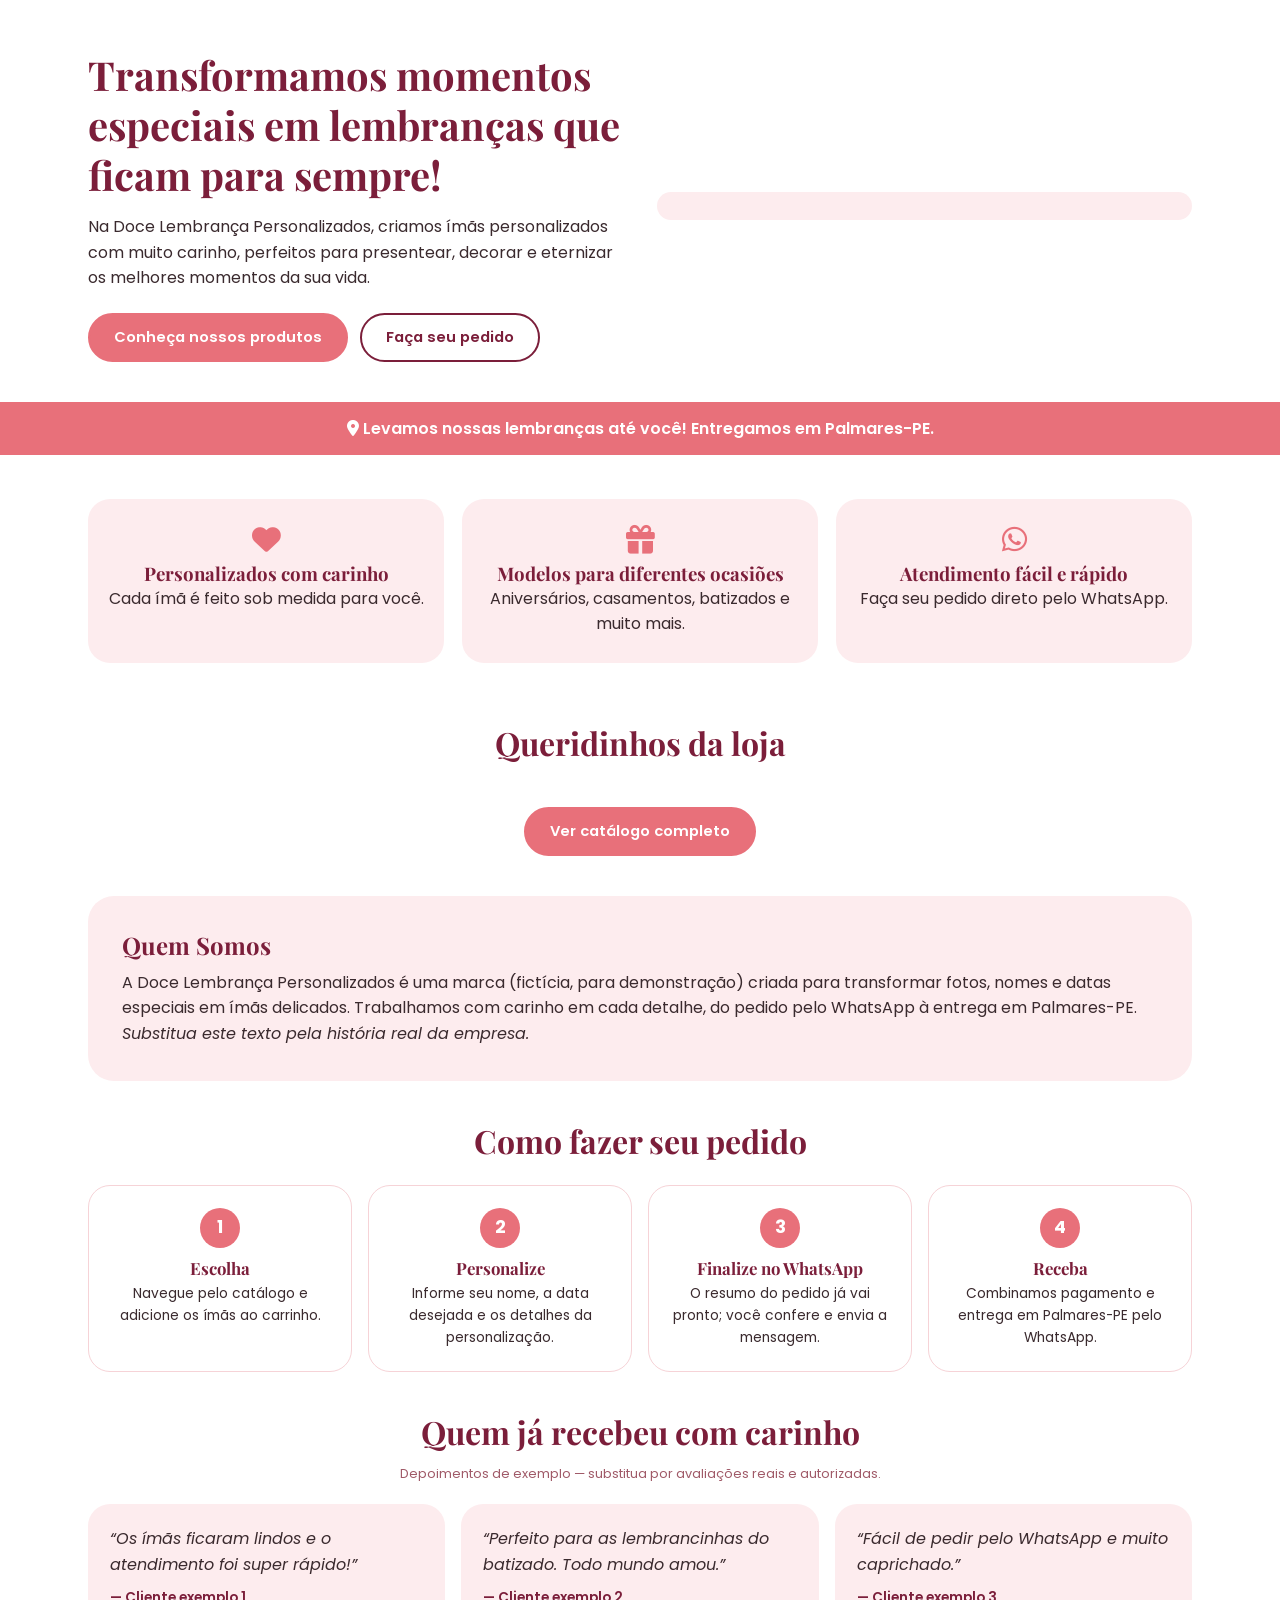
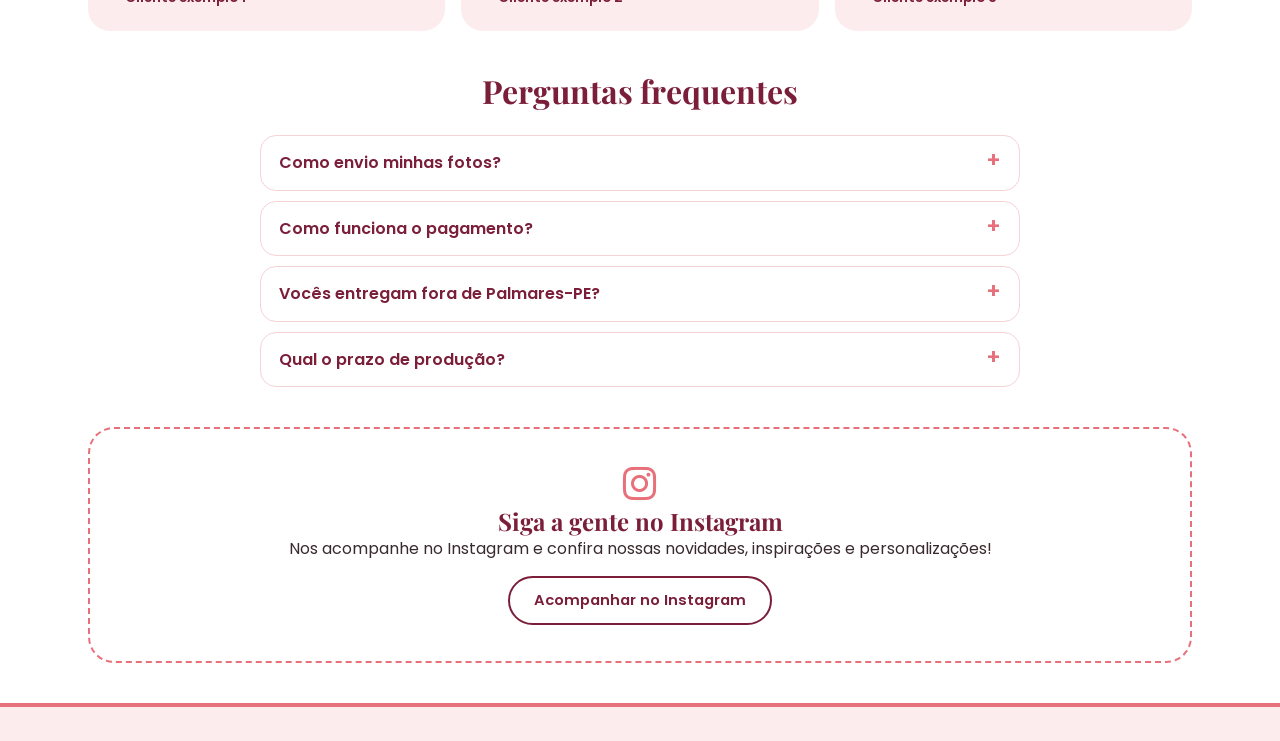
==== index.html @ 6723cf43 "Adicionar arquivos do site" ====
<!DOCTYPE html><html lang="pt-BR"><head><meta charset="UTF-8"><meta name="viewport" content="width=device-width,initial-scale=1"><meta name="description" content="Ímãs personalizados feitos com carinho. Escolha os modelos e finalize seu pedido pelo WhatsApp."><link rel="icon" href="data:image/svg+xml,%3Csvg xmlns=%27http://www.w3.org/2000/svg%27 viewBox=%270 0 100 100%27%3E%3Ctext y=%27.9em%27 font-size=%2790%27%3E%E2%9D%A4%EF%B8%8F%3C/text%3E%3C/svg%3E"><title>Início | Doce Lembrança Personalizados</title><link rel="preconnect" href="https://fonts.googleapis.com"><link href="https://fonts.googleapis.com/css2?family=Playfair+Display:wght@600;700&family=Poppins:wght@400;500;600&display=swap" rel="stylesheet"><link rel="stylesheet" href="https://cdnjs.cloudflare.com/ajax/libs/font-awesome/6.5.1/css/all.min.css"><link rel="stylesheet" href="css/style.css"></head><body><header id="topo"></header>
<link rel "stylesheet" href="../css/style.css">

<main>
<section class="hero wrap"><div><h1>Transformamos momentos especiais em lembranças que ficam para sempre!</h1>
<p>Na Doce Lembrança Personalizados, criamos ímãs personalizados com muito carinho, perfeitos para presentear, decorar e eternizar os melhores momentos da sua vida.</p>
<div class="btns"><a class="btn" href="produtos.html">Conheça nossos produtos</a><a class="btn alt" href="carrinho.html">Faça seu pedido</a></div></div>
<div class="heroimg" id="heroimg"></div></section>
<div class="faixa"><i class="fa-solid fa-location-dot"></i> Levamos nossas lembranças até você! Entregamos em Palmares-PE.</div>
<section class="wrap benef"><div><i class="fa-solid fa-heart"></i><h3>Personalizados com carinho</h3><p>Cada ímã é feito sob medida para você.</p></div>
<div><i class="fa-solid fa-gift"></i><h3>Modelos para diferentes ocasiões</h3><p>Aniversários, casamentos, batizados e muito mais.</p></div>
<div><i class="fa-brands fa-whatsapp"></i><h3>Atendimento fácil e rápido</h3><p>Faça seu pedido direto pelo WhatsApp.</p></div></section>
<section class="wrap"><h2 class="tit">Queridinhos da loja</h2><div class="grade" id="destaques"></div><p class="centro"><a class="btn" href="produtos.html">Ver catálogo completo</a></p></section>
<section class="wrap" id="quem-somos"><div class="quem"><h2>Quem Somos</h2><p>A Doce Lembrança Personalizados é uma marca (fictícia, para demonstração) criada para transformar fotos, nomes e datas especiais em ímãs delicados. Trabalhamos com carinho em cada detalhe, do pedido pelo WhatsApp à entrega em Palmares-PE. <i>Substitua este texto pela história real da empresa.</i></p></div></section>
<section class="wrap" id="como-pedir"><h2 class="tit">Como fazer seu pedido</h2><div class="passos">
<div><b>1</b><h3>Escolha</h3><p>Navegue pelo catálogo e adicione os ímãs ao carrinho.</p></div>
<div><b>2</b><h3>Personalize</h3><p>Informe seu nome, a data desejada e os detalhes da personalização.</p></div>
<div><b>3</b><h3>Finalize no WhatsApp</h3><p>O resumo do pedido já vai pronto; você confere e envia a mensagem.</p></div>
<div><b>4</b><h3>Receba</h3><p>Combinamos pagamento e entrega em Palmares-PE pelo WhatsApp.</p></div></div></section>
<section class="wrap"><h2 class="tit">Quem já recebeu com carinho</h2><p class="centro nota">Depoimentos de exemplo — substitua por avaliações reais e autorizadas.</p><div class="depo">
<blockquote>“Os ímãs ficaram lindos e o atendimento foi super rápido!”<cite>— Cliente exemplo 1</cite></blockquote>
<blockquote>“Perfeito para as lembrancinhas do batizado. Todo mundo amou.”<cite>— Cliente exemplo 2</cite></blockquote>
<blockquote>“Fácil de pedir pelo WhatsApp e muito caprichado.”<cite>— Cliente exemplo 3</cite></blockquote></div></section>
<section class="wrap" id="faq"><h2 class="tit">Perguntas frequentes</h2><div class="faq">
<details><summary>Como envio minhas fotos?</summary><p>Depois de abrir o WhatsApp com o pedido, é só enviar as fotos na própria conversa.</p></details>
<details><summary>Como funciona o pagamento?</summary><p>O site não tem pagamento online. A forma de pagamento é combinada pelo WhatsApp. <i>(Edite esta resposta.)</i></p></details>
<details><summary>Vocês entregam fora de Palmares-PE?</summary><p>Entregamos em Palmares-PE. Para outros locais, consulte pelo WhatsApp. <i>(Edite esta resposta.)</i></p></details>
<details><summary>Qual o prazo de produção?</summary><p>O prazo é informado no atendimento, conforme a quantidade e a personalização. <i>(Edite esta resposta.)</i></p></details></div></section>
<section class="wrap"><div class="insta"><i class="fa-brands fa-instagram"></i><h2>Siga a gente no Instagram</h2><p>Nos acompanhe no Instagram e confira nossas novidades, inspirações e personalizações!</p><a class="btn alt" data-ig href="#">Acompanhar no Instagram</a></div></section>
</main><footer id="rodape"></footer>
<script src="js/config.js"></script><script src="js/principal.js"></script><script>document.addEventListener('DOMContentLoaded',()=>{$('#heroimg').innerHTML=[0,3,6,12].map(i=>'<img src="'+PRODUTOS[i].img+'" alt="'+PRODUTOS[i].nome+'">').join('')})</script></body></html>
---- css/style.css ----
:root{--bordo:#7b1e3a;--verm:#e8707a;--vh:#d85a66;--rosa:#fdecee;--txt:#3a2a2e}
*{box-sizing:border-box;margin:0}html{scroll-behavior:smooth}
body{font-family:Poppins,system-ui,sans-serif;color:var(--txt);background:#fff;line-height:1.6;overflow-x:hidden}
h1,h2,h3,h4{font-family:'Playfair Display',Georgia,serif;color:var(--bordo);line-height:1.25}
img{max-width:100%;display:block}a{color:inherit;text-decoration:none}
.wrap{max-width:1140px;margin:auto;padding:0 18px}main{min-height:60vh;padding-bottom:40px}
.btn{display:inline-flex;gap:8px;align-items:center;justify-content:center;padding:12px 24px;border-radius:50px;border:2px solid var(--verm);background:var(--verm);color:#fff;font:600 .92rem Poppins,sans-serif;cursor:pointer;transition:.25s}
.btn:hover{background:var(--vh);border-color:var(--vh);transform:translateY(-2px);box-shadow:0 6px 16px #e8707a55}
.btn.alt{background:#fff;color:var(--bordo);border-color:var(--bordo)}.btn.alt:hover{background:var(--bordo);color:#fff;border-color:var(--bordo)}
.btn.grande{width:100%;padding:15px}
#topo{position:sticky;top:0;z-index:50;background:#fff;box-shadow:0 2px 12px #7b1e3a14}
.bar{display:flex;align-items:center;justify-content:space-between;gap:12px;padding-top:12px;padding-bottom:12px}
.logo{font:700 1.15rem 'Playfair Display',serif;color:var(--bordo)}.logo i{color:var(--verm)}
#menu{display:flex;gap:22px}#menu a{font-weight:500;padding:4px 0;border-bottom:2px solid transparent}#menu a:hover,#menu a.on{color:var(--vh);border-color:var(--verm)}
.acoes{display:flex;gap:8px;align-items:center}
.ic{position:relative;width:40px;height:40px;border-radius:50%;display:inline-grid;place-items:center;background:var(--rosa);color:var(--bordo);border:0;cursor:pointer;font-size:1rem;transition:.25s}
.ic:hover{background:var(--verm);color:#fff}.ic.wa{background:#e8f8ee;color:#1faa59}.ic.wa:hover{background:#25d366;color:#fff}.burger{display:none}
.cart-count{position:absolute;top:-4px;right:-4px;min-width:19px;height:19px;border-radius:10px;background:var(--bordo);color:#fff;font-size:.7rem;display:grid;place-items:center}
.busca{display:none;gap:8px;padding-bottom:12px}.busca.open{display:flex}
input,textarea{font:inherit;padding:11px 16px;border:1.5px solid #f0c4c9;border-radius:14px;width:100%;outline:none}input:focus,textarea:focus{border-color:var(--verm)}
.hero{display:grid;grid-template-columns:1fr 1fr;gap:34px;align-items:center;padding-top:50px;padding-bottom:40px}
.hero h1{font-size:2.5rem;margin-bottom:14px}.hero p{margin-bottom:22px}.btns{display:flex;gap:12px;flex-wrap:wrap}
.heroimg{display:grid;grid-template-columns:1fr 1fr;gap:12px;background:var(--rosa);padding:14px;border-radius:28px}
.heroimg img{border-radius:20px;transition:.3s}.heroimg img:hover{transform:rotate(-3deg) scale(1.04)}
.faixa{background:var(--verm);color:#fff;text-align:center;padding:14px 18px;font-weight:600}
.benef{display:grid;grid-template-columns:repeat(3,1fr);gap:18px;padding-top:44px;padding-bottom:20px;text-align:center}
.benef div{background:var(--rosa);border-radius:22px;padding:26px 18px}.benef i{font-size:1.8rem;color:var(--verm);margin-bottom:8px}
.tit{text-align:center;margin:40px 0 24px;font-size:2rem}.centro{text-align:center;margin:20px 0}
.grade{display:grid;grid-template-columns:repeat(auto-fill,minmax(230px,1fr));gap:20px}
.card{border:1px solid #f6d3d7;border-radius:22px;overflow:hidden;background:#fff;transition:.3s;display:flex;flex-direction:column}
.card:hover{transform:translateY(-6px);box-shadow:0 14px 30px #7b1e3a22}.card .ph{overflow:hidden}.card img{width:100%;aspect-ratio:1;object-fit:cover;transition:.4s}.card:hover img{transform:scale(1.07)}
.cb{padding:16px;display:flex;flex-direction:column;gap:5px;flex:1}.cb h3{font-size:1.05rem}.cb small{color:#a05a68}.cb p{font-size:.86rem;flex:1}
.cod{align-self:flex-start;background:var(--rosa);color:var(--bordo);font-weight:600;font-size:.72rem;padding:2px 10px;border-radius:20px}
.pr{color:var(--bordo);font-size:1.15rem}.pr em{font:400 .75rem Poppins;color:#999}
.buy{display:flex;gap:8px;margin-top:6px}.buy input{width:62px;padding:8px;text-align:center}.buy .btn{flex:1;padding:8px 10px;font-size:.8rem}
.pesq{display:flex;gap:10px;align-items:center;max-width:640px;margin:auto}.pesq i{color:var(--verm)}
.chips{display:flex;gap:8px;flex-wrap:wrap;justify-content:center;margin:18px 0}
.chip{border:1.5px solid var(--verm);background:#fff;color:var(--bordo);border-radius:30px;padding:6px 14px;font:500 .8rem Poppins;cursor:pointer;transition:.2s}.chip:hover,.chip.on{background:var(--verm);color:#fff}
.cont{color:#999;font-size:.85rem;margin-bottom:12px}
.vazio{text-align:center;padding:50px 10px}.vazio i{font-size:3rem;color:var(--verm);margin-bottom:10px}.vazio .btn{margin-top:14px}
.quem{background:var(--rosa);border-radius:26px;padding:34px;margin-top:40px}.quem h2{margin-bottom:10px}
.insta{text-align:center;margin-top:40px;padding:36px 18px;border:2px dashed var(--verm);border-radius:26px}.insta>i{font-size:2.4rem;color:var(--verm)}.insta .btn{margin-top:14px}
.feed{display:grid;grid-template-columns:repeat(3,1fr);gap:12px}
.post{position:relative;border-radius:18px;overflow:hidden;aspect-ratio:1}.post img{width:100%;height:100%;object-fit:cover;transition:.4s}
.post figcaption{position:absolute;inset:0;display:flex;flex-direction:column;justify-content:flex-end;padding:14px;color:#fff;background:linear-gradient(transparent 40%,#7b1e3acc);opacity:0;transition:.3s;font-size:.82rem}
.post:hover figcaption{opacity:1}.post:hover img{transform:scale(1.08)}
.lista{display:flex;flex-direction:column;gap:12px}.item{display:grid;grid-template-columns:70px 1fr auto 90px 36px;gap:14px;align-items:center;border:1px solid #f6d3d7;border-radius:18px;padding:10px 14px}
.item img{width:70px;height:70px;border-radius:12px;object-fit:cover}.info h3{font-size:1rem}.info small{color:#a05a68}
.qtd{display:flex;align-items:center;gap:10px}.qtd button{width:30px;height:30px;border-radius:50%;border:1.5px solid var(--verm);background:#fff;color:var(--bordo);font-size:1.1rem;cursor:pointer}.qtd button:hover{background:var(--verm);color:#fff}
.sub{color:var(--bordo);text-align:right}.rem{border:0;background:none;color:#c94a63;cursor:pointer;font-size:1rem}
#conteudo:has(.lista){display:grid;grid-template-columns:1fr 340px;gap:24px;align-items:start}
.resumo{background:var(--rosa);border-radius:22px;padding:22px;display:flex;flex-direction:column;gap:12px;position:sticky;top:90px}.resumo label{font-size:.82rem;font-weight:500;display:flex;flex-direction:column;gap:4px}.total{font-size:1.2rem;color:var(--bordo)}.resumo small{font-size:.74rem;color:#7a5a60}
footer{background:var(--rosa);border-top:4px solid var(--verm);padding-top:34px}.fgrid{display:grid;grid-template-columns:2fr 1fr 1fr;gap:24px}
footer h4{margin-bottom:8px}footer p,footer .fgrid a{display:block;font-size:.88rem;margin:3px 0}footer .fgrid a:hover{color:var(--vh)}footer i{color:var(--verm);margin-right:6px}
.soc{display:flex;gap:10px}.soc a{display:grid!important}.soc .ic i{margin:0;color:inherit}.aviso{text-align:center;font-size:.76rem;color:#a05a68;margin-top:20px!important;padding:0 18px}
.copy{text-align:center;background:var(--bordo);color:#fff;padding:12px;margin-top:14px!important}
.flutuante{position:fixed;right:18px;bottom:18px;z-index:60;width:58px;height:58px;border-radius:50%;background:#25d366;color:#fff;display:grid;place-items:center;font-size:1.9rem;box-shadow:0 6px 18px #0003;animation:pulsa 2.4s infinite}
@keyframes pulsa{0%{box-shadow:0 0 0 0 #25d36688}70%{box-shadow:0 0 0 16px #25d36600}100%{box-shadow:0 0 0 0 #25d36600}}
#toast{position:fixed;left:50%;bottom:90px;transform:translate(-50%,20px);background:var(--bordo);color:#fff;padding:12px 22px;border-radius:30px;opacity:0;pointer-events:none;transition:.3s;z-index:70;max-width:90vw;text-align:center;font-size:.9rem}#toast.show{opacity:1;transform:translate(-50%,0)}
@media(max-width:860px){.burger{display:inline-grid}.ic.ig{display:none}
 #menu{display:none;position:absolute;top:100%;left:0;right:0;background:#fff;flex-direction:column;gap:0;padding:8px 18px 14px;box-shadow:0 10px 20px #0001}#menu.open{display:flex}#menu a{padding:12px 0;border-bottom:1px solid #f6d3d7}
 .hero{grid-template-columns:1fr;padding-top:28px}.hero h1{font-size:1.9rem}.benef{grid-template-columns:1fr}.feed{grid-template-columns:repeat(2,1fr)}
 #conteudo:has(.lista){grid-template-columns:1fr}.resumo{position:static}.item{grid-template-columns:60px 1fr 36px;grid-template-areas:"i n r" "q q s"}
 .item img{grid-area:i;width:60px;height:60px}.info{grid-area:n}.rem{grid-area:r}.qtd{grid-area:q}.sub{grid-area:s}.fgrid{grid-template-columns:1fr}.logo{font-size:1rem}}
@media(max-width:420px){.grade{grid-template-columns:1fr 1fr;gap:12px}.buy{flex-direction:column}.buy input{width:100%}.cb{padding:12px}.logo{font-size:.9rem}}
/* ===== Seções extras ===== */
.passos{display:grid;grid-template-columns:repeat(4,1fr);gap:16px}
.passos div{background:#fff;border:1px solid #f6d3d7;border-radius:22px;padding:22px 16px;text-align:center}
.passos b{display:grid;place-items:center;width:40px;height:40px;margin:0 auto 10px;border-radius:50%;background:var(--verm);color:#fff;font-size:1.1rem}
.passos h3{font-size:1.05rem;margin-bottom:4px}.passos p{font-size:.86rem}
.nota{font-size:.8rem;color:#a05a68;margin-top:-12px}
.depo{display:grid;grid-template-columns:repeat(3,1fr);gap:16px}
.depo blockquote{background:var(--rosa);border-radius:22px;padding:22px;font-style:italic;position:relative}
.depo cite{display:block;margin-top:10px;font-style:normal;font-weight:600;font-size:.85rem;color:var(--bordo)}
.faq{max-width:760px;margin:auto;display:flex;flex-direction:column;gap:10px}
.faq details{border:1px solid #f6d3d7;border-radius:16px;padding:14px 18px;background:#fff}
.faq summary{cursor:pointer;font-weight:600;color:var(--bordo);list-style:none}.faq summary::after{content:"+";float:right;color:var(--verm);font-size:1.3rem;line-height:1}
.faq details[open] summary::after{content:"−"}.faq p{margin-top:8px;font-size:.9rem}
.ordem{display:flex;justify-content:space-between;align-items:center;gap:12px}.ordem .cont{margin:0}
.ordem select{width:auto;padding:8px 14px;border:1.5px solid #f0c4c9;border-radius:30px;font:inherit;font-size:.85rem;color:var(--bordo);background:#fff}
@media(max-width:860px){.passos{grid-template-columns:1fr 1fr}.depo{grid-template-columns:1fr}}
@media(max-width:420px){.passos{grid-template-columns:1fr}}
---- css/style.css ----
:root{--bordo:#7b1e3a;--verm:#e8707a;--vh:#d85a66;--rosa:#fdecee;--txt:#3a2a2e}
*{box-sizing:border-box;margin:0}html{scroll-behavior:smooth}
body{font-family:Poppins,system-ui,sans-serif;color:var(--txt);background:#fff;line-height:1.6;overflow-x:hidden}
h1,h2,h3,h4{font-family:'Playfair Display',Georgia,serif;color:var(--bordo);line-height:1.25}
img{max-width:100%;display:block}a{color:inherit;text-decoration:none}
.wrap{max-width:1140px;margin:auto;padding:0 18px}main{min-height:60vh;padding-bottom:40px}
.btn{display:inline-flex;gap:8px;align-items:center;justify-content:center;padding:12px 24px;border-radius:50px;border:2px solid var(--verm);background:var(--verm);color:#fff;font:600 .92rem Poppins,sans-serif;cursor:pointer;transition:.25s}
.btn:hover{background:var(--vh);border-color:var(--vh);transform:translateY(-2px);box-shadow:0 6px 16px #e8707a55}
.btn.alt{background:#fff;color:var(--bordo);border-color:var(--bordo)}.btn.alt:hover{background:var(--bordo);color:#fff;border-color:var(--bordo)}
.btn.grande{width:100%;padding:15px}
#topo{position:sticky;top:0;z-index:50;background:#fff;box-shadow:0 2px 12px #7b1e3a14}
.bar{display:flex;align-items:center;justify-content:space-between;gap:12px;padding-top:12px;padding-bottom:12px}
.logo{font:700 1.15rem 'Playfair Display',serif;color:var(--bordo)}.logo i{color:var(--verm)}
#menu{display:flex;gap:22px}#menu a{font-weight:500;padding:4px 0;border-bottom:2px solid transparent}#menu a:hover,#menu a.on{color:var(--vh);border-color:var(--verm)}
.acoes{display:flex;gap:8px;align-items:center}
.ic{position:relative;width:40px;height:40px;border-radius:50%;display:inline-grid;place-items:center;background:var(--rosa);color:var(--bordo);border:0;cursor:pointer;font-size:1rem;transition:.25s}
.ic:hover{background:var(--verm);color:#fff}.ic.wa{background:#e8f8ee;color:#1faa59}.ic.wa:hover{background:#25d366;color:#fff}.burger{display:none}
.cart-count{position:absolute;top:-4px;right:-4px;min-width:19px;height:19px;border-radius:10px;background:var(--bordo);color:#fff;font-size:.7rem;display:grid;place-items:center}
.busca{display:none;gap:8px;padding-bottom:12px}.busca.open{display:flex}
input,textarea{font:inherit;padding:11px 16px;border:1.5px solid #f0c4c9;border-radius:14px;width:100%;outline:none}input:focus,textarea:focus{border-color:var(--verm)}
.hero{display:grid;grid-template-columns:1fr 1fr;gap:34px;align-items:center;padding-top:50px;padding-bottom:40px}
.hero h1{font-size:2.5rem;margin-bottom:14px}.hero p{margin-bottom:22px}.btns{display:flex;gap:12px;flex-wrap:wrap}
.heroimg{display:grid;grid-template-columns:1fr 1fr;gap:12px;background:var(--rosa);padding:14px;border-radius:28px}
.heroimg img{border-radius:20px;transition:.3s}.heroimg img:hover{transform:rotate(-3deg) scale(1.04)}
.faixa{background:var(--verm);color:#fff;text-align:center;padding:14px 18px;font-weight:600}
.benef{display:grid;grid-template-columns:repeat(3,1fr);gap:18px;padding-top:44px;padding-bottom:20px;text-align:center}
.benef div{background:var(--rosa);border-radius:22px;padding:26px 18px}.benef i{font-size:1.8rem;color:var(--verm);margin-bottom:8px}
.tit{text-align:center;margin:40px 0 24px;font-size:2rem}.centro{text-align:center;margin:20px 0}
.grade{display:grid;grid-template-columns:repeat(auto-fill,minmax(230px,1fr));gap:20px}
.card{border:1px solid #f6d3d7;border-radius:22px;overflow:hidden;background:#fff;transition:.3s;display:flex;flex-direction:column}
.card:hover{transform:translateY(-6px);box-shadow:0 14px 30px #7b1e3a22}.card .ph{overflow:hidden}.card img{width:100%;aspect-ratio:1;object-fit:cover;transition:.4s}.card:hover img{transform:scale(1.07)}
.cb{padding:16px;display:flex;flex-direction:column;gap:5px;flex:1}.cb h3{font-size:1.05rem}.cb small{color:#a05a68}.cb p{font-size:.86rem;flex:1}
.cod{align-self:flex-start;background:var(--rosa);color:var(--bordo);font-weight:600;font-size:.72rem;padding:2px 10px;border-radius:20px}
.pr{color:var(--bordo);font-size:1.15rem}.pr em{font:400 .75rem Poppins;color:#999}
.buy{display:flex;gap:8px;margin-top:6px}.buy input{width:62px;padding:8px;text-align:center}.buy .btn{flex:1;padding:8px 10px;font-size:.8rem}
.pesq{display:flex;gap:10px;align-items:center;max-width:640px;margin:auto}.pesq i{color:var(--verm)}
.chips{display:flex;gap:8px;flex-wrap:wrap;justify-content:center;margin:18px 0}
.chip{border:1.5px solid var(--verm);background:#fff;color:var(--bordo);border-radius:30px;padding:6px 14px;font:500 .8rem Poppins;cursor:pointer;transition:.2s}.chip:hover,.chip.on{background:var(--verm);color:#fff}
.cont{color:#999;font-size:.85rem;margin-bottom:12px}
.vazio{text-align:center;padding:50px 10px}.vazio i{font-size:3rem;color:var(--verm);margin-bottom:10px}.vazio .btn{margin-top:14px}
.quem{background:var(--rosa);border-radius:26px;padding:34px;margin-top:40px}.quem h2{margin-bottom:10px}
.insta{text-align:center;margin-top:40px;padding:36px 18px;border:2px dashed var(--verm);border-radius:26px}.insta>i{font-size:2.4rem;color:var(--verm)}.insta .btn{margin-top:14px}
.feed{display:grid;grid-template-columns:repeat(3,1fr);gap:12px}
.post{position:relative;border-radius:18px;overflow:hidden;aspect-ratio:1}.post img{width:100%;height:100%;object-fit:cover;transition:.4s}
.post figcaption{position:absolute;inset:0;display:flex;flex-direction:column;justify-content:flex-end;padding:14px;color:#fff;background:linear-gradient(transparent 40%,#7b1e3acc);opacity:0;transition:.3s;font-size:.82rem}
.post:hover figcaption{opacity:1}.post:hover img{transform:scale(1.08)}
.lista{display:flex;flex-direction:column;gap:12px}.item{display:grid;grid-template-columns:70px 1fr auto 90px 36px;gap:14px;align-items:center;border:1px solid #f6d3d7;border-radius:18px;padding:10px 14px}
.item img{width:70px;height:70px;border-radius:12px;object-fit:cover}.info h3{font-size:1rem}.info small{color:#a05a68}
.qtd{display:flex;align-items:center;gap:10px}.qtd button{width:30px;height:30px;border-radius:50%;border:1.5px solid var(--verm);background:#fff;color:var(--bordo);font-size:1.1rem;cursor:pointer}.qtd button:hover{background:var(--verm);color:#fff}
.sub{color:var(--bordo);text-align:right}.rem{border:0;background:none;color:#c94a63;cursor:pointer;font-size:1rem}
#conteudo:has(.lista){display:grid;grid-template-columns:1fr 340px;gap:24px;align-items:start}
.resumo{background:var(--rosa);border-radius:22px;padding:22px;display:flex;flex-direction:column;gap:12px;position:sticky;top:90px}.resumo label{font-size:.82rem;font-weight:500;display:flex;flex-direction:column;gap:4px}.total{font-size:1.2rem;color:var(--bordo)}.resumo small{font-size:.74rem;color:#7a5a60}
footer{background:var(--rosa);border-top:4px solid var(--verm);padding-top:34px}.fgrid{display:grid;grid-template-columns:2fr 1fr 1fr;gap:24px}
footer h4{margin-bottom:8px}footer p,footer .fgrid a{display:block;font-size:.88rem;margin:3px 0}footer .fgrid a:hover{color:var(--vh)}footer i{color:var(--verm);margin-right:6px}
.soc{display:flex;gap:10px}.soc a{display:grid!important}.soc .ic i{margin:0;color:inherit}.aviso{text-align:center;font-size:.76rem;color:#a05a68;margin-top:20px!important;padding:0 18px}
.copy{text-align:center;background:var(--bordo);color:#fff;padding:12px;margin-top:14px!important}
.flutuante{position:fixed;right:18px;bottom:18px;z-index:60;width:58px;height:58px;border-radius:50%;background:#25d366;color:#fff;display:grid;place-items:center;font-size:1.9rem;box-shadow:0 6px 18px #0003;animation:pulsa 2.4s infinite}
@keyframes pulsa{0%{box-shadow:0 0 0 0 #25d36688}70%{box-shadow:0 0 0 16px #25d36600}100%{box-shadow:0 0 0 0 #25d36600}}
#toast{position:fixed;left:50%;bottom:90px;transform:translate(-50%,20px);background:var(--bordo);color:#fff;padding:12px 22px;border-radius:30px;opacity:0;pointer-events:none;transition:.3s;z-index:70;max-width:90vw;text-align:center;font-size:.9rem}#toast.show{opacity:1;transform:translate(-50%,0)}
@media(max-width:860px){.burger{display:inline-grid}.ic.ig{display:none}
 #menu{display:none;position:absolute;top:100%;left:0;right:0;background:#fff;flex-direction:column;gap:0;padding:8px 18px 14px;box-shadow:0 10px 20px #0001}#menu.open{display:flex}#menu a{padding:12px 0;border-bottom:1px solid #f6d3d7}
 .hero{grid-template-columns:1fr;padding-top:28px}.hero h1{font-size:1.9rem}.benef{grid-template-columns:1fr}.feed{grid-template-columns:repeat(2,1fr)}
 #conteudo:has(.lista){grid-template-columns:1fr}.resumo{position:static}.item{grid-template-columns:60px 1fr 36px;grid-template-areas:"i n r" "q q s"}
 .item img{grid-area:i;width:60px;height:60px}.info{grid-area:n}.rem{grid-area:r}.qtd{grid-area:q}.sub{grid-area:s}.fgrid{grid-template-columns:1fr}.logo{font-size:1rem}}
@media(max-width:420px){.grade{grid-template-columns:1fr 1fr;gap:12px}.buy{flex-direction:column}.buy input{width:100%}.cb{padding:12px}.logo{font-size:.9rem}}
/* ===== Seções extras ===== */
.passos{display:grid;grid-template-columns:repeat(4,1fr);gap:16px}
.passos div{background:#fff;border:1px solid #f6d3d7;border-radius:22px;padding:22px 16px;text-align:center}
.passos b{display:grid;place-items:center;width:40px;height:40px;margin:0 auto 10px;border-radius:50%;background:var(--verm);color:#fff;font-size:1.1rem}
.passos h3{font-size:1.05rem;margin-bottom:4px}.passos p{font-size:.86rem}
.nota{font-size:.8rem;color:#a05a68;margin-top:-12px}
.depo{display:grid;grid-template-columns:repeat(3,1fr);gap:16px}
.depo blockquote{background:var(--rosa);border-radius:22px;padding:22px;font-style:italic;position:relative}
.depo cite{display:block;margin-top:10px;font-style:normal;font-weight:600;font-size:.85rem;color:var(--bordo)}
.faq{max-width:760px;margin:auto;display:flex;flex-direction:column;gap:10px}
.faq details{border:1px solid #f6d3d7;border-radius:16px;padding:14px 18px;background:#fff}
.faq summary{cursor:pointer;font-weight:600;color:var(--bordo);list-style:none}.faq summary::after{content:"+";float:right;color:var(--verm);font-size:1.3rem;line-height:1}
.faq details[open] summary::after{content:"−"}.faq p{margin-top:8px;font-size:.9rem}
.ordem{display:flex;justify-content:space-between;align-items:center;gap:12px}.ordem .cont{margin:0}
.ordem select{width:auto;padding:8px 14px;border:1.5px solid #f0c4c9;border-radius:30px;font:inherit;font-size:.85rem;color:var(--bordo);background:#fff}
@media(max-width:860px){.passos{grid-template-columns:1fr 1fr}.depo{grid-template-columns:1fr}}
@media(max-width:420px){.passos{grid-template-columns:1fr}}
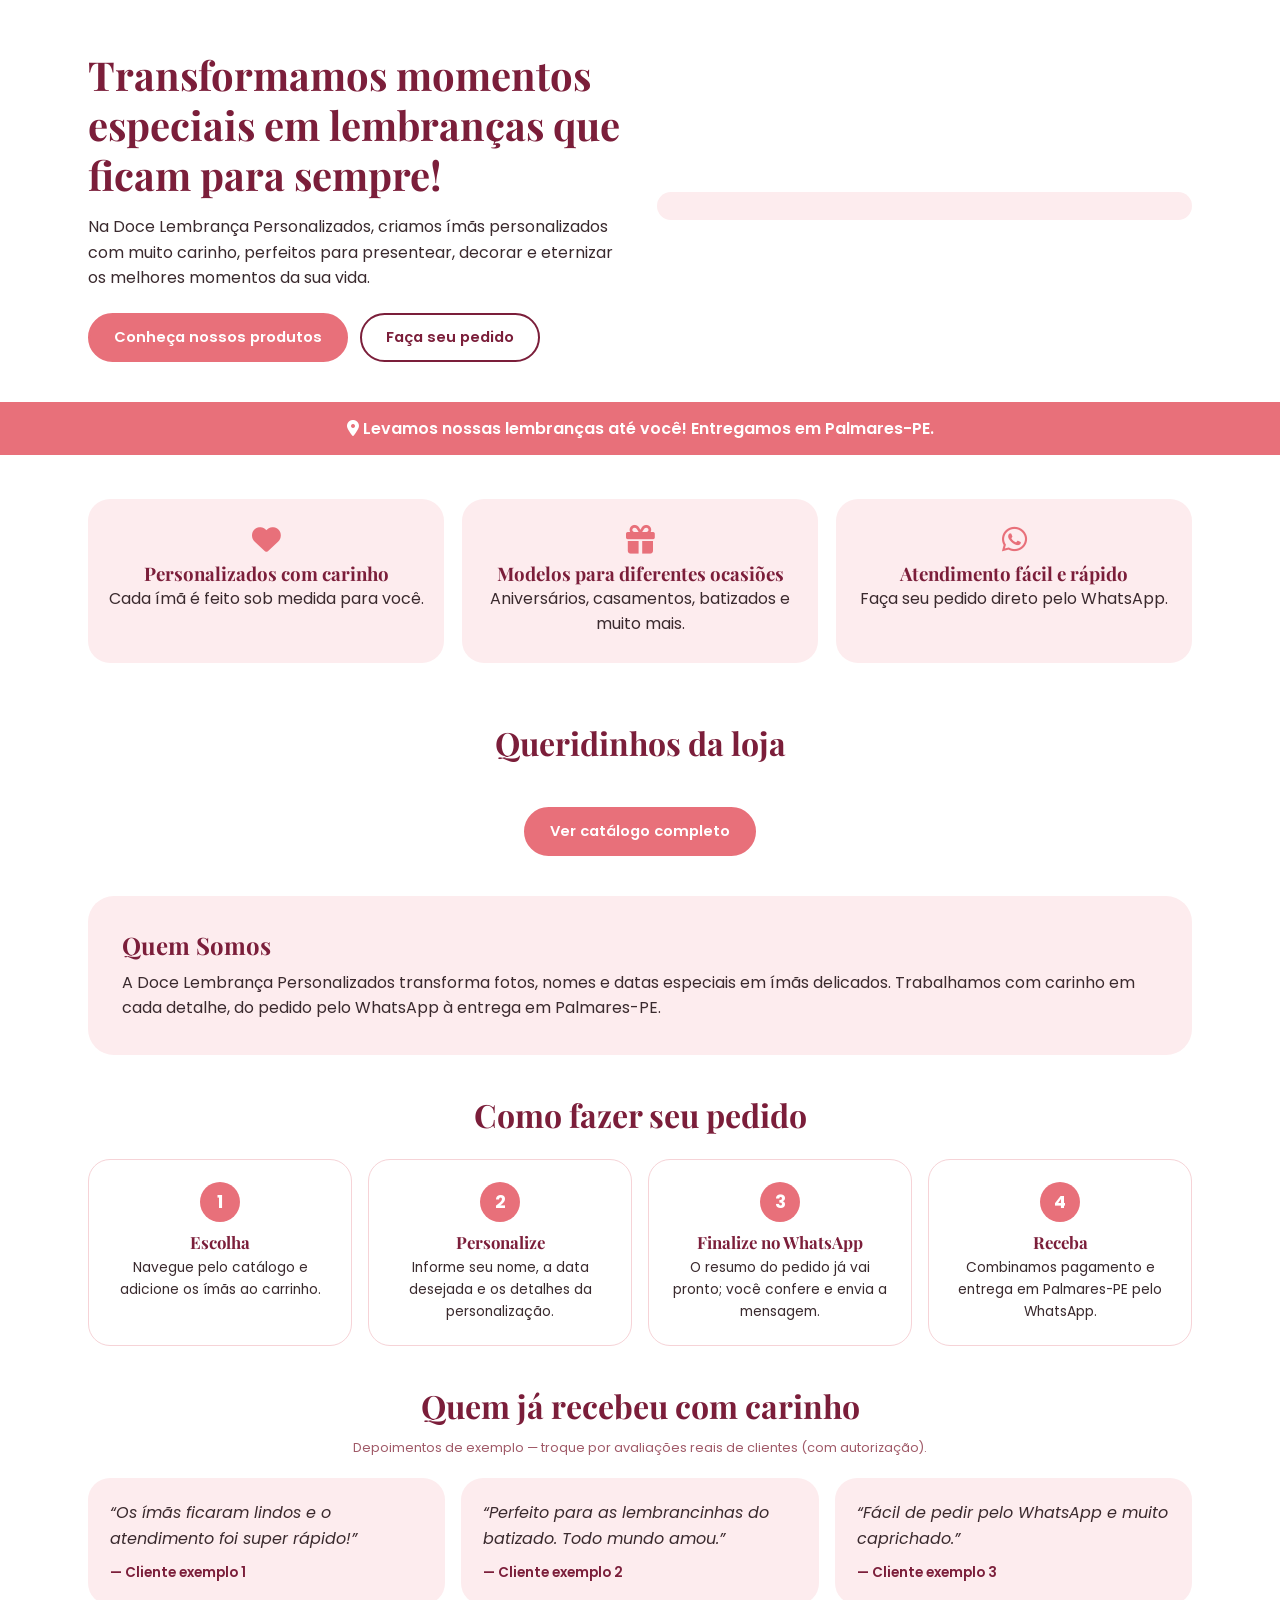
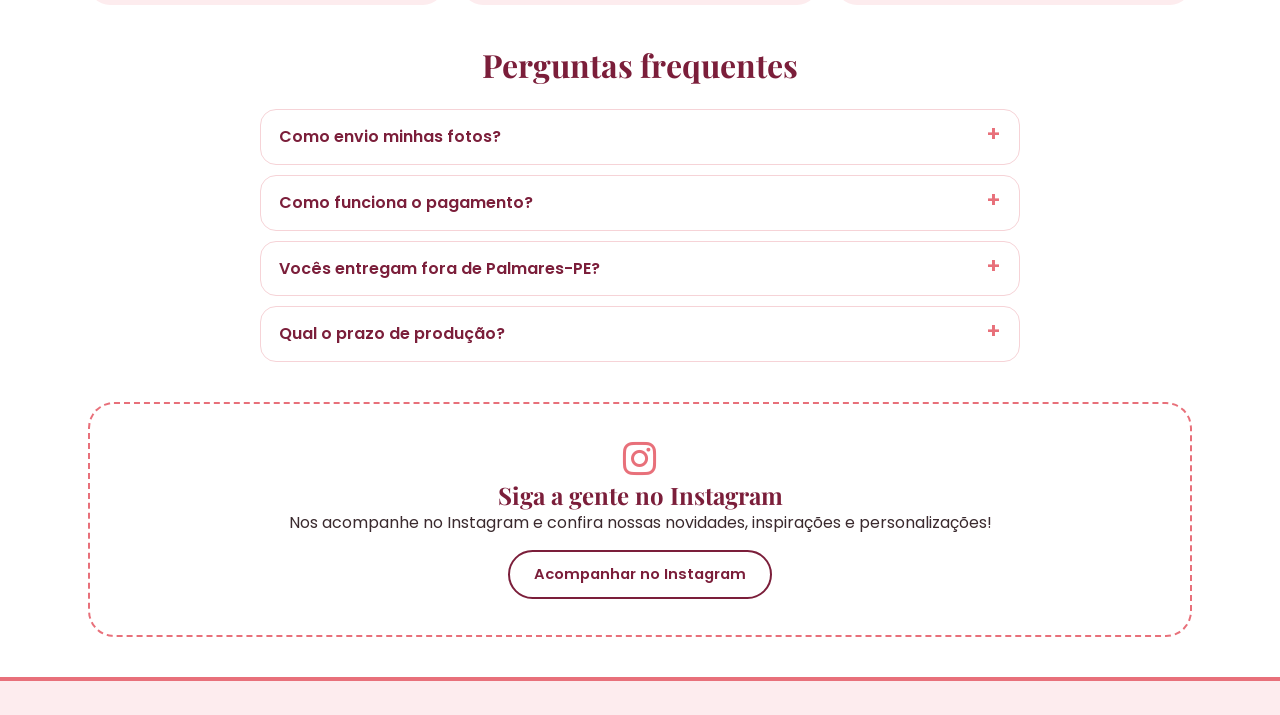
==== commit 4a36e826: "Add files via upload" ====
--- a/index.html
+++ b/index.html
@@ -1,7 +1,4 @@
-
 <!DOCTYPE html><html lang="pt-BR"><head><meta charset="UTF-8"><meta name="viewport" content="width=device-width,initial-scale=1"><meta name="description" content="Ímãs personalizados feitos com carinho. Escolha os modelos e finalize seu pedido pelo WhatsApp."><link rel="icon" href="data:image/svg+xml,%3Csvg xmlns=%27http://www.w3.org/2000/svg%27 viewBox=%270 0 100 100%27%3E%3Ctext y=%27.9em%27 font-size=%2790%27%3E%E2%9D%A4%EF%B8%8F%3C/text%3E%3C/svg%3E"><title>Início | Doce Lembrança Personalizados</title><link rel="preconnect" href="https://fonts.googleapis.com"><link href="https://fonts.googleapis.com/css2?family=Playfair+Display:wght@600;700&family=Poppins:wght@400;500;600&display=swap" rel="stylesheet"><link rel="stylesheet" href="https://cdnjs.cloudflare.com/ajax/libs/font-awesome/6.5.1/css/all.min.css"><link rel="stylesheet" href="css/style.css"></head><body><header id="topo"></header>
-<link rel "stylesheet" href="../css/style.css">
-
 <main>
 <section class="hero wrap"><div><h1>Transformamos momentos especiais em lembranças que ficam para sempre!</h1>
 <p>Na Doce Lembrança Personalizados, criamos ímãs personalizados com muito carinho, perfeitos para presentear, decorar e eternizar os melhores momentos da sua vida.</p>
@@ -12,21 +9,21 @@
 <div><i class="fa-solid fa-gift"></i><h3>Modelos para diferentes ocasiões</h3><p>Aniversários, casamentos, batizados e muito mais.</p></div>
 <div><i class="fa-brands fa-whatsapp"></i><h3>Atendimento fácil e rápido</h3><p>Faça seu pedido direto pelo WhatsApp.</p></div></section>
 <section class="wrap"><h2 class="tit">Queridinhos da loja</h2><div class="grade" id="destaques"></div><p class="centro"><a class="btn" href="produtos.html">Ver catálogo completo</a></p></section>
-<section class="wrap" id="quem-somos"><div class="quem"><h2>Quem Somos</h2><p>A Doce Lembrança Personalizados é uma marca (fictícia, para demonstração) criada para transformar fotos, nomes e datas especiais em ímãs delicados. Trabalhamos com carinho em cada detalhe, do pedido pelo WhatsApp à entrega em Palmares-PE. <i>Substitua este texto pela história real da empresa.</i></p></div></section>
+<section class="wrap" id="quem-somos"><div class="quem"><h2>Quem Somos</h2><p>A Doce Lembrança Personalizados transforma fotos, nomes e datas especiais em ímãs delicados. Trabalhamos com carinho em cada detalhe, do pedido pelo WhatsApp à entrega em Palmares-PE.</p></div></section>
 <section class="wrap" id="como-pedir"><h2 class="tit">Como fazer seu pedido</h2><div class="passos">
 <div><b>1</b><h3>Escolha</h3><p>Navegue pelo catálogo e adicione os ímãs ao carrinho.</p></div>
 <div><b>2</b><h3>Personalize</h3><p>Informe seu nome, a data desejada e os detalhes da personalização.</p></div>
 <div><b>3</b><h3>Finalize no WhatsApp</h3><p>O resumo do pedido já vai pronto; você confere e envia a mensagem.</p></div>
 <div><b>4</b><h3>Receba</h3><p>Combinamos pagamento e entrega em Palmares-PE pelo WhatsApp.</p></div></div></section>
-<section class="wrap"><h2 class="tit">Quem já recebeu com carinho</h2><p class="centro nota">Depoimentos de exemplo — substitua por avaliações reais e autorizadas.</p><div class="depo">
+<section class="wrap"><h2 class="tit">Quem já recebeu com carinho</h2><p class="centro nota">Depoimentos de exemplo — troque por avaliações reais de clientes (com autorização).</p><div class="depo">
 <blockquote>“Os ímãs ficaram lindos e o atendimento foi super rápido!”<cite>— Cliente exemplo 1</cite></blockquote>
 <blockquote>“Perfeito para as lembrancinhas do batizado. Todo mundo amou.”<cite>— Cliente exemplo 2</cite></blockquote>
 <blockquote>“Fácil de pedir pelo WhatsApp e muito caprichado.”<cite>— Cliente exemplo 3</cite></blockquote></div></section>
 <section class="wrap" id="faq"><h2 class="tit">Perguntas frequentes</h2><div class="faq">
 <details><summary>Como envio minhas fotos?</summary><p>Depois de abrir o WhatsApp com o pedido, é só enviar as fotos na própria conversa.</p></details>
-<details><summary>Como funciona o pagamento?</summary><p>O site não tem pagamento online. A forma de pagamento é combinada pelo WhatsApp. <i>(Edite esta resposta.)</i></p></details>
-<details><summary>Vocês entregam fora de Palmares-PE?</summary><p>Entregamos em Palmares-PE. Para outros locais, consulte pelo WhatsApp. <i>(Edite esta resposta.)</i></p></details>
-<details><summary>Qual o prazo de produção?</summary><p>O prazo é informado no atendimento, conforme a quantidade e a personalização. <i>(Edite esta resposta.)</i></p></details></div></section>
+<details><summary>Como funciona o pagamento?</summary><p>O site não tem pagamento online. A forma de pagamento é combinada pelo WhatsApp.</p></details>
+<details><summary>Vocês entregam fora de Palmares-PE?</summary><p>Entregamos em Palmares-PE. Para outros locais, consulte pelo WhatsApp.</p></details>
+<details><summary>Qual o prazo de produção?</summary><p>O prazo é informado no atendimento, conforme a quantidade e a personalização.</p></details></div></section>
 <section class="wrap"><div class="insta"><i class="fa-brands fa-instagram"></i><h2>Siga a gente no Instagram</h2><p>Nos acompanhe no Instagram e confira nossas novidades, inspirações e personalizações!</p><a class="btn alt" data-ig href="#">Acompanhar no Instagram</a></div></section>
 </main><footer id="rodape"></footer>
-<script src="js/config.js"></script><script src="js/principal.js"></script><script>document.addEventListener('DOMContentLoaded',()=>{$('#heroimg').innerHTML=[0,3,6,12].map(i=>'<img src="'+PRODUTOS[i].img+'" alt="'+PRODUTOS[i].nome+'">').join('')})</script></body></html>+<script src="js/config.js"></script><script src="js/principal.js"></script><script>document.addEventListener('DOMContentLoaded',()=>{$('#heroimg').innerHTML=[0,3,6,12].map(i=>'<img src="'+PRODUTOS[i].img+'" alt="'+PRODUTOS[i].nome+'">').join('')})</script></body></html>
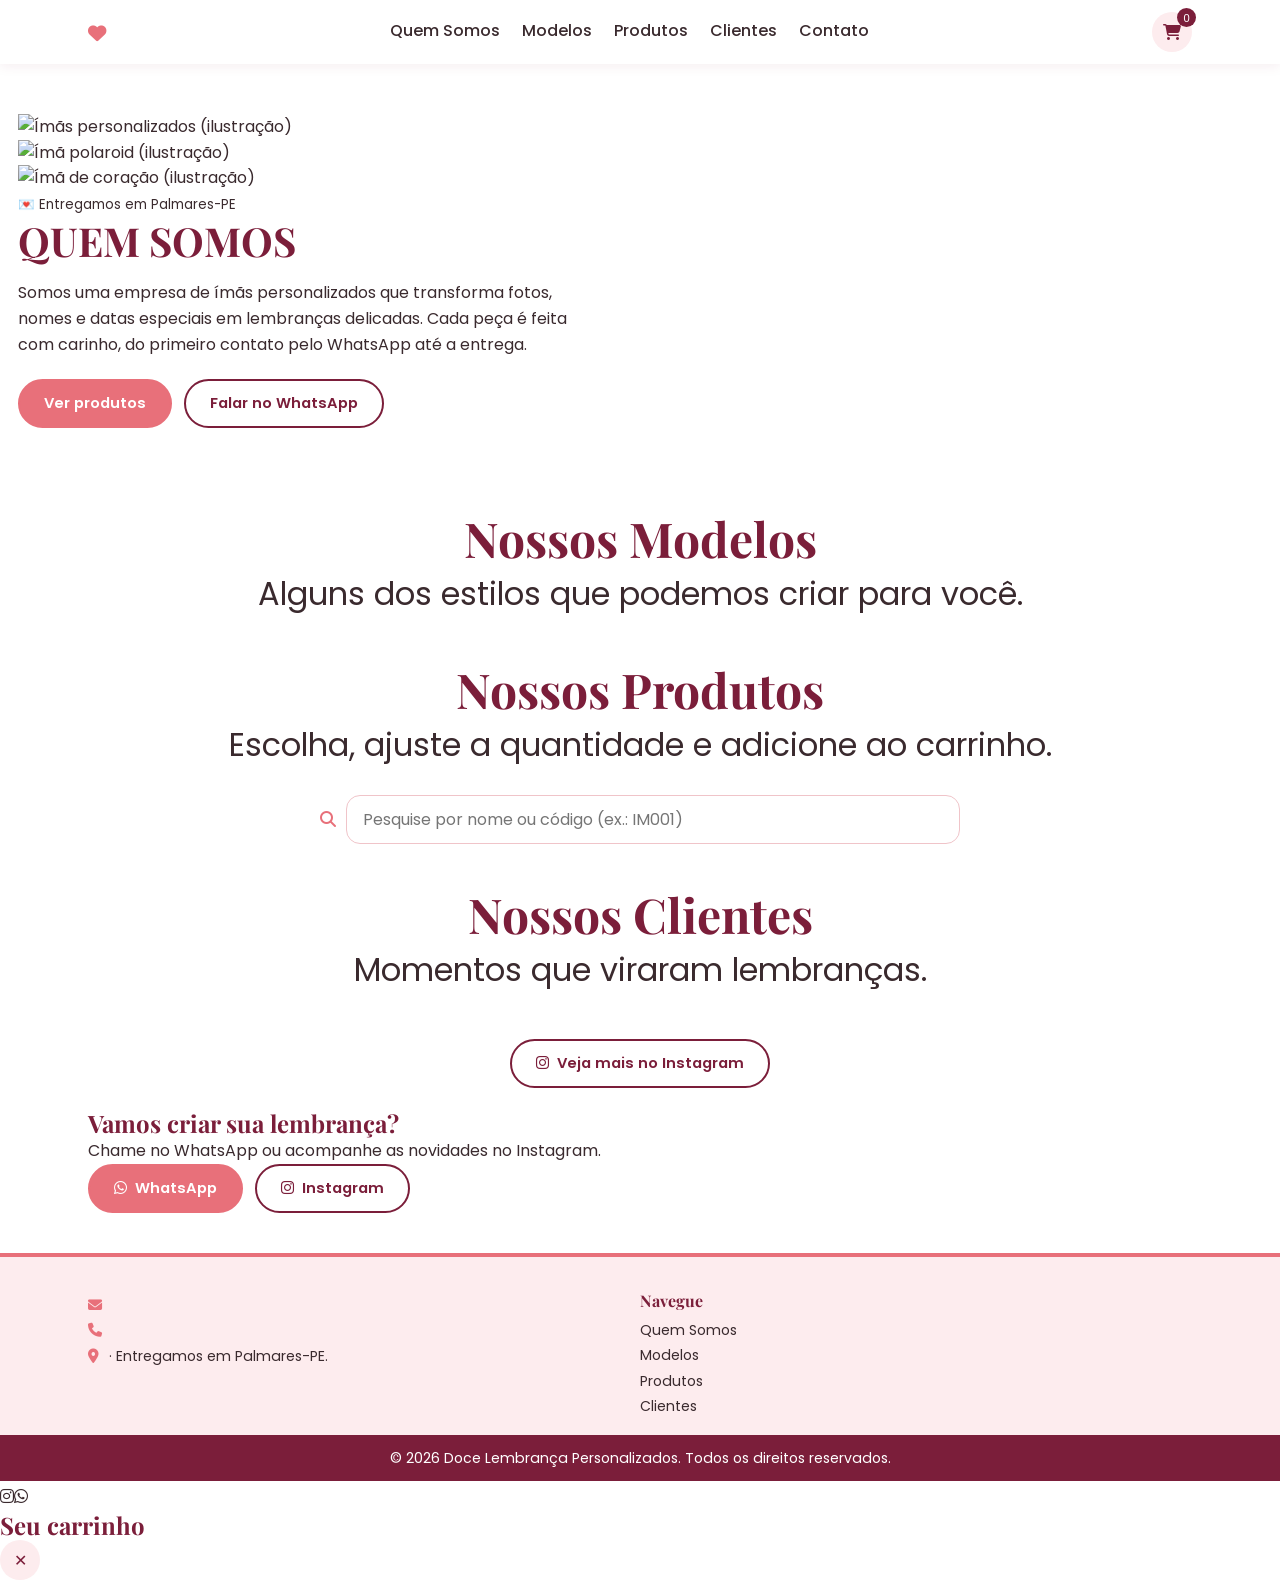
==== commit 541511af: "Add initial HTML structure for the website This file contains the complete HTML structure for the 'D" ====
--- a/index.html
+++ b/index.html
@@ -1,29 +1,40 @@
-<!DOCTYPE html><html lang="pt-BR"><head><meta charset="UTF-8"><meta name="viewport" content="width=device-width,initial-scale=1"><meta name="description" content="Ímãs personalizados feitos com carinho. Escolha os modelos e finalize seu pedido pelo WhatsApp."><link rel="icon" href="data:image/svg+xml,%3Csvg xmlns=%27http://www.w3.org/2000/svg%27 viewBox=%270 0 100 100%27%3E%3Ctext y=%27.9em%27 font-size=%2790%27%3E%E2%9D%A4%EF%B8%8F%3C/text%3E%3C/svg%3E"><title>Início | Doce Lembrança Personalizados</title><link rel="preconnect" href="https://fonts.googleapis.com"><link href="https://fonts.googleapis.com/css2?family=Playfair+Display:wght@600;700&family=Poppins:wght@400;500;600&display=swap" rel="stylesheet"><link rel="stylesheet" href="https://cdnjs.cloudflare.com/ajax/libs/font-awesome/6.5.1/css/all.min.css"><link rel="stylesheet" href="css/style.css"></head><body><header id="topo"></header>
-<main>
-<section class="hero wrap"><div><h1>Transformamos momentos especiais em lembranças que ficam para sempre!</h1>
-<p>Na Doce Lembrança Personalizados, criamos ímãs personalizados com muito carinho, perfeitos para presentear, decorar e eternizar os melhores momentos da sua vida.</p>
-<div class="btns"><a class="btn" href="produtos.html">Conheça nossos produtos</a><a class="btn alt" href="carrinho.html">Faça seu pedido</a></div></div>
-<div class="heroimg" id="heroimg"></div></section>
-<div class="faixa"><i class="fa-solid fa-location-dot"></i> Levamos nossas lembranças até você! Entregamos em Palmares-PE.</div>
-<section class="wrap benef"><div><i class="fa-solid fa-heart"></i><h3>Personalizados com carinho</h3><p>Cada ímã é feito sob medida para você.</p></div>
-<div><i class="fa-solid fa-gift"></i><h3>Modelos para diferentes ocasiões</h3><p>Aniversários, casamentos, batizados e muito mais.</p></div>
-<div><i class="fa-brands fa-whatsapp"></i><h3>Atendimento fácil e rápido</h3><p>Faça seu pedido direto pelo WhatsApp.</p></div></section>
-<section class="wrap"><h2 class="tit">Queridinhos da loja</h2><div class="grade" id="destaques"></div><p class="centro"><a class="btn" href="produtos.html">Ver catálogo completo</a></p></section>
-<section class="wrap" id="quem-somos"><div class="quem"><h2>Quem Somos</h2><p>A Doce Lembrança Personalizados transforma fotos, nomes e datas especiais em ímãs delicados. Trabalhamos com carinho em cada detalhe, do pedido pelo WhatsApp à entrega em Palmares-PE.</p></div></section>
-<section class="wrap" id="como-pedir"><h2 class="tit">Como fazer seu pedido</h2><div class="passos">
-<div><b>1</b><h3>Escolha</h3><p>Navegue pelo catálogo e adicione os ímãs ao carrinho.</p></div>
-<div><b>2</b><h3>Personalize</h3><p>Informe seu nome, a data desejada e os detalhes da personalização.</p></div>
-<div><b>3</b><h3>Finalize no WhatsApp</h3><p>O resumo do pedido já vai pronto; você confere e envia a mensagem.</p></div>
-<div><b>4</b><h3>Receba</h3><p>Combinamos pagamento e entrega em Palmares-PE pelo WhatsApp.</p></div></div></section>
-<section class="wrap"><h2 class="tit">Quem já recebeu com carinho</h2><p class="centro nota">Depoimentos de exemplo — troque por avaliações reais de clientes (com autorização).</p><div class="depo">
-<blockquote>“Os ímãs ficaram lindos e o atendimento foi super rápido!”<cite>— Cliente exemplo 1</cite></blockquote>
-<blockquote>“Perfeito para as lembrancinhas do batizado. Todo mundo amou.”<cite>— Cliente exemplo 2</cite></blockquote>
-<blockquote>“Fácil de pedir pelo WhatsApp e muito caprichado.”<cite>— Cliente exemplo 3</cite></blockquote></div></section>
-<section class="wrap" id="faq"><h2 class="tit">Perguntas frequentes</h2><div class="faq">
-<details><summary>Como envio minhas fotos?</summary><p>Depois de abrir o WhatsApp com o pedido, é só enviar as fotos na própria conversa.</p></details>
-<details><summary>Como funciona o pagamento?</summary><p>O site não tem pagamento online. A forma de pagamento é combinada pelo WhatsApp.</p></details>
-<details><summary>Vocês entregam fora de Palmares-PE?</summary><p>Entregamos em Palmares-PE. Para outros locais, consulte pelo WhatsApp.</p></details>
-<details><summary>Qual o prazo de produção?</summary><p>O prazo é informado no atendimento, conforme a quantidade e a personalização.</p></details></div></section>
-<section class="wrap"><div class="insta"><i class="fa-brands fa-instagram"></i><h2>Siga a gente no Instagram</h2><p>Nos acompanhe no Instagram e confira nossas novidades, inspirações e personalizações!</p><a class="btn alt" data-ig href="#">Acompanhar no Instagram</a></div></section>
-</main><footer id="rodape"></footer>
-<script src="js/config.js"></script><script src="js/principal.js"></script><script>document.addEventListener('DOMContentLoaded',()=>{$('#heroimg').innerHTML=[0,3,6,12].map(i=>'<img src="'+PRODUTOS[i].img+'" alt="'+PRODUTOS[i].nome+'">').join('')})</script></body></html>
+<!DOCTYPE html><html lang="pt-BR"><head><meta charset="UTF-8"><meta name="viewport" content="width=device-width,initial-scale=1">
+<title>Doce Lembrança Personalizados | Ímãs personalizados</title>
+<meta name="description" content="Ímãs personalizados feitos com carinho. Escolha seus modelos e finalize o pedido pelo WhatsApp.">
+<link rel="icon" href="data:image/svg+xml,%3Csvg xmlns=%27http://www.w3.org/2000/svg%27 viewBox=%270 0 100 100%27%3E%3Ctext y=%27.9em%27 font-size=%2790%27%3E%E2%9D%A4%EF%B8%8F%3C/text%3E%3C/svg%3E">
+<link rel="preconnect" href="https://fonts.googleapis.com"><link href="https://fonts.googleapis.com/css2?family=Playfair+Display:wght@600;700&family=Poppins:wght@400;500;600&display=swap" rel="stylesheet">
+<link rel="stylesheet" href="https://cdnjs.cloudflare.com/ajax/libs/font-awesome/6.5.1/css/all.min.css"><link rel="stylesheet" href="css/style.css"></head>
+<body>
+<header id="topo"><div class="wrap bar"><a href="#inicio" class="logo"><i class="fa-solid fa-heart"></i> <span data-nome></span></a>
+<nav id="menu"><a href="#quem-somos">Quem Somos</a><a href="#modelos">Modelos</a><a href="#produtos">Produtos</a><a href="#clientes">Clientes</a><a href="#contato">Contato</a></nav>
+<div class="acoes"><button class="ic" id="bCarrinho" aria-label="Abrir carrinho"><i class="fa-solid fa-cart-shopping"></i><span class="cart-count">0</span></button><button class="ic burger" id="bMenu" aria-label="Menu"><i class="fa-solid fa-bars"></i></button></div></div></header>
+<main id="inicio">
+<section id="quem-somos" class="hero"><div class="wrap">
+ <div class="foto"><img class="a" id="f1" alt="Ímãs personalizados (ilustração)"><img class="b" id="f2" alt="Ímã polaroid (ilustração)"><img class="c" id="f3" alt="Ímã de coração (ilustração)"></div>
+ <div><small>💌 Entregamos em Palmares-PE</small><h1>QUEM SOMOS</h1>
+ <!-- EDITE AQUI o texto "Quem Somos" -->
+ <p>Somos uma empresa de ímãs personalizados que transforma fotos, nomes e datas especiais em lembranças delicadas. Cada peça é feita com carinho, do primeiro contato pelo WhatsApp até a entrega.</p>
+
+ <div class="btns"><a class="btn" href="#produtos">Ver produtos</a><a class="btn alt" data-wa href="#">Falar no WhatsApp</a></div></div></div></section>
+<section id="modelos"><div class="wrap"><div class="tit"><h2>Nossos Modelos</h2><p>Alguns dos estilos que podemos criar para você.</p></div><div class="vit" id="vit"></div></div></section>
+<section id="produtos" class="rosa"><div class="wrap"><div class="tit"><h2>Nossos Produtos</h2><p>Escolha, ajuste a quantidade e adicione ao carrinho.</p></div>
+<div class="pesq"><i class="fa-solid fa-magnifying-glass"></i><input id="busca" placeholder="Pesquise por nome ou código (ex.: IM001)" aria-label="Pesquisar"></div>
+<div class="grade" id="grade"></div><div class="vazio" id="vazio" hidden><i class="fa-regular fa-face-sad-tear"></i><h3>Nenhum produto localizado</h3><p>Tente outro nome ou código.</p></div></div></section>
+<section id="clientes"><div class="wrap"><div class="tit"><h2>Nossos Clientes</h2><p>Momentos que viraram lembranças.</p></div><div class="feed" id="feed"></div>
+<p class="centro"><a class="btn alt" data-ig href="#"><i class="fa-brands fa-instagram"></i> Veja mais no Instagram</a></p></div></section>
+<section id="contato" class="rosa"><div class="wrap contato"><h2>Vamos criar sua lembrança?</h2><p>Chame no WhatsApp ou acompanhe as novidades no Instagram.</p>
+<div class="btns"><a class="btn" data-wa href="#"><i class="fa-brands fa-whatsapp"></i> WhatsApp</a><a class="btn alt" data-ig href="#"><i class="fa-brands fa-instagram"></i> Instagram</a></div></div></section>
+</main>
+<footer><div class="wrap fgrid"><div><h3 data-nome></h3><p><i class="fa-solid fa-envelope"></i> <span data-email></span></p><p><i class="fa-solid fa-phone"></i> <span data-tel></span></p><p><i class="fa-solid fa-location-dot"></i> <span data-local></span> · Entregamos em Palmares-PE.</p></div>
+<div><h4>Navegue</h4><a href="#quem-somos">Quem Somos</a><a href="#modelos">Modelos</a><a href="#produtos">Produtos</a><a href="#clientes">Clientes</a></div></div>
+<p class="copy">© 2026 Doce Lembrança Personalizados. Todos os direitos reservados.</p></footer>
+<aside class="lado"><a data-ig class="ig" href="#" aria-label="Instagram"><i class="fa-brands fa-instagram"></i></a><a data-wa class="wa" href="#" aria-label="WhatsApp"><i class="fa-brands fa-whatsapp"></i></a></aside>
+<div id="fundo"></div>
+<aside id="gaveta" aria-label="Carrinho"><div class="gh"><h2>Seu carrinho</h2><button class="ic" id="fechar" aria-label="Fechar">✕</button></div>
+<div id="itens"></div>
+<div id="fim" hidden><p class="total">Total de itens: <b id="tUn">0</b> · <span id="tVal"></span></p>
+<label>Seu nome *<input id="nome" placeholder="Ex.: Maria Silva"></label>
+<label>Observações / personalização (opcional)<textarea id="obs" rows="3" placeholder="Fotos, nomes, datas, data desejada…"></textarea></label>
+<button class="btn full" id="enviar"><i class="fa-brands fa-whatsapp"></i> Finalizar pedido pelo WhatsApp</button>
+<small>O WhatsApp abre com a mensagem pronta; você confere e toca em enviar.</small></div></aside>
+<script src="js/config.js"></script><script src="js/produtos.js"></script><script src="js/app.js"></script></body></html>
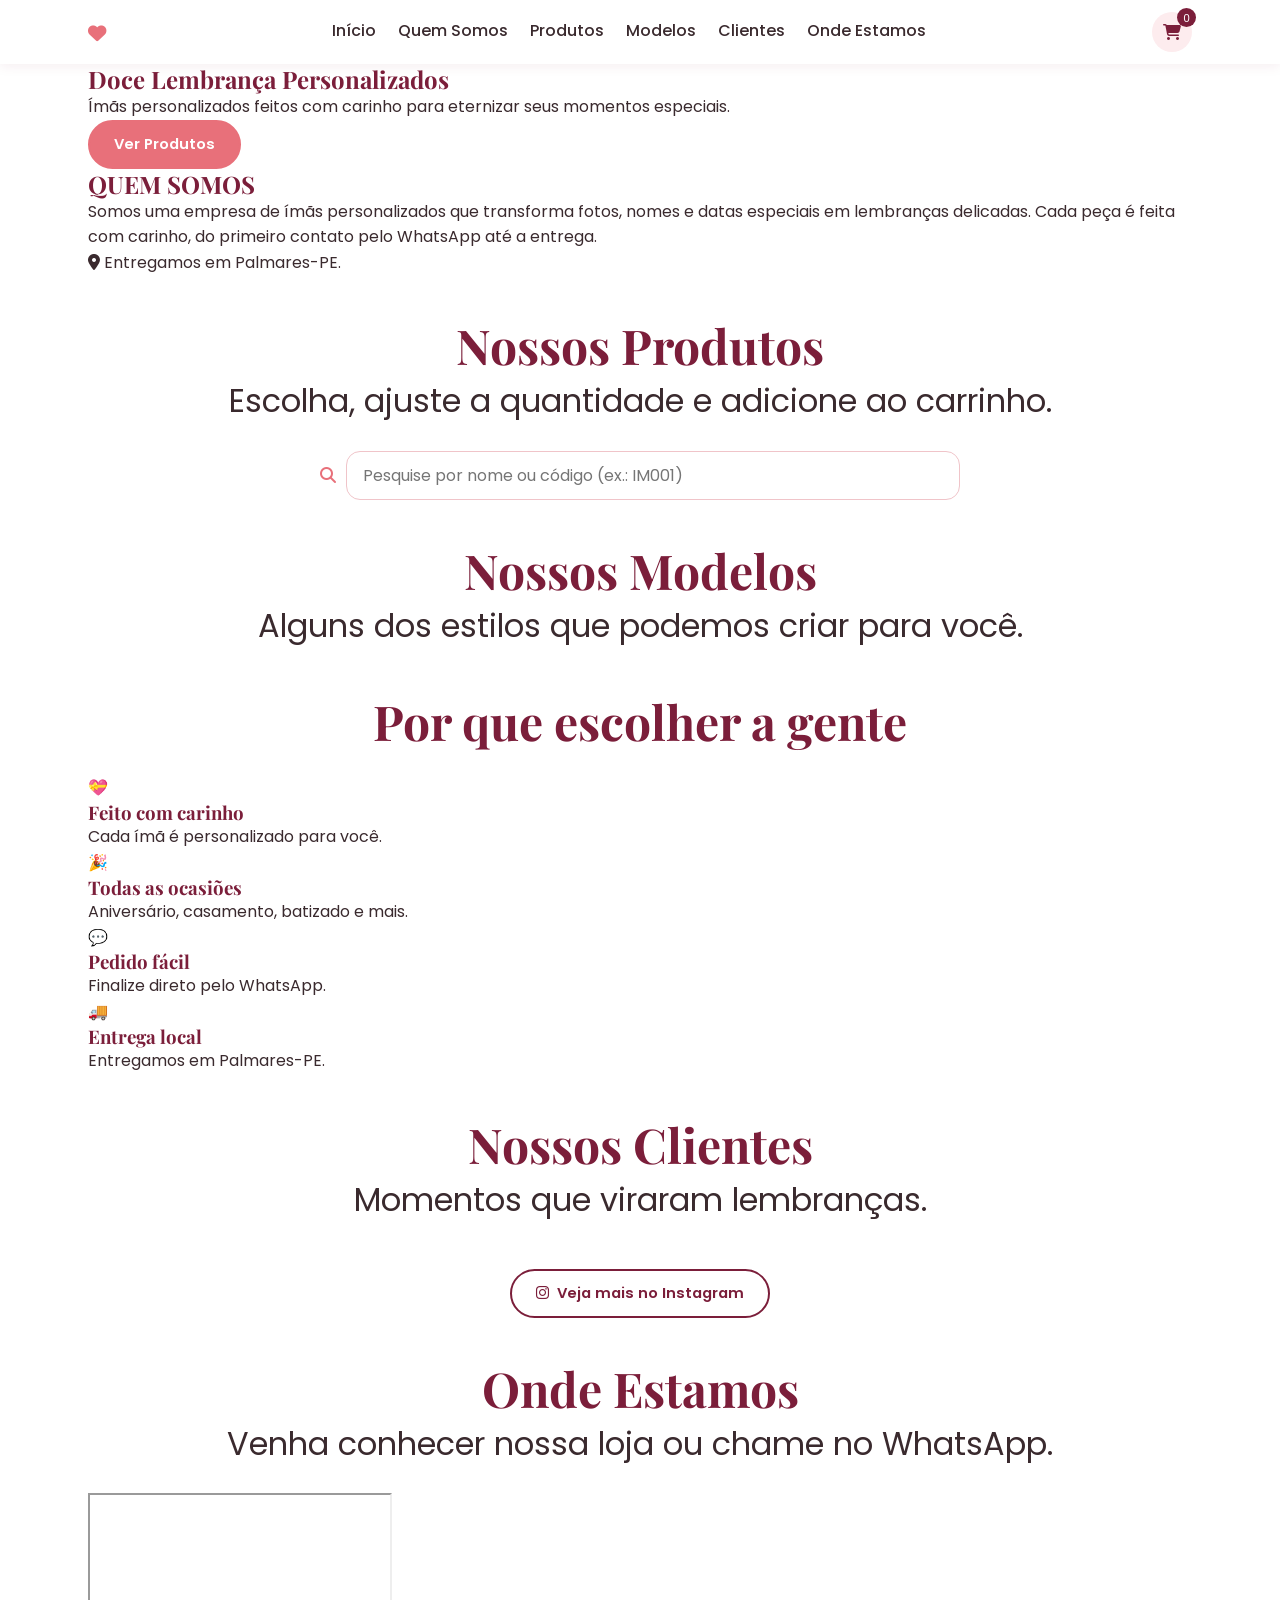
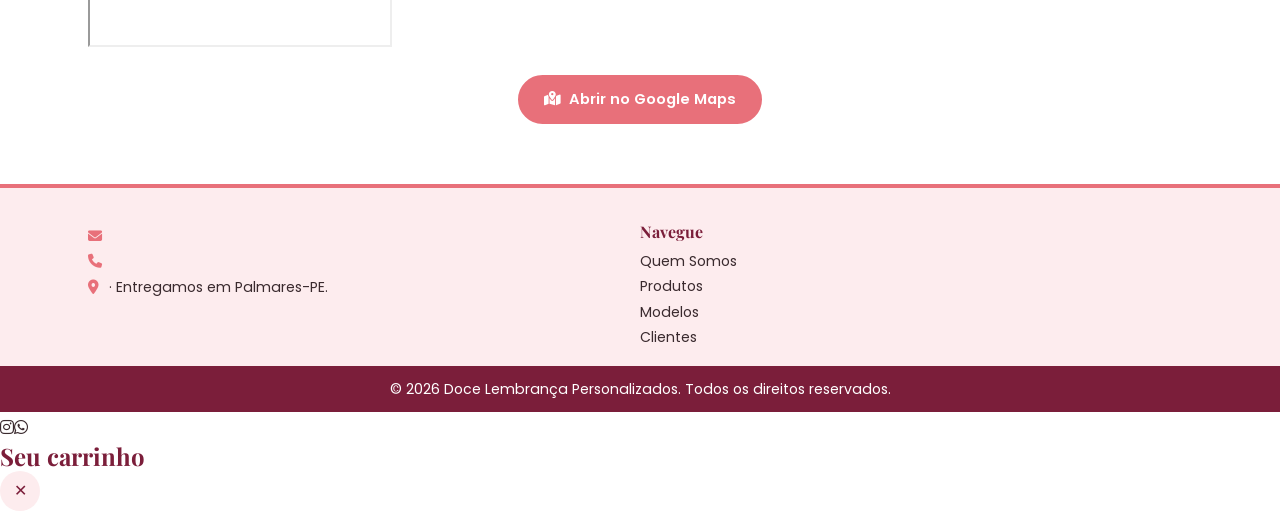
==== commit 9b562df4: "Revise index.html for improved layout and content Updated HTML structure and content for better clar" ====
--- a/index.html
+++ b/index.html
@@ -1,4 +1,4 @@
-<!DOCTYPE html><html lang="pt-BR"><head><meta charset="UTF-8"><meta name="viewport" content="width=device-width,initial-scale=1">
+<!DOCTYPE html><html lang="pt-BR"><head><meta charset="UTF-8"><meta name="viewport" content="width=device-width,initial-scale=1,viewport-fit=cover">
 <title>Doce Lembrança Personalizados | Ímãs personalizados</title>
 <meta name="description" content="Ímãs personalizados feitos com carinho. Escolha seus modelos e finalize o pedido pelo WhatsApp.">
 <link rel="icon" href="data:image/svg+xml,%3Csvg xmlns=%27http://www.w3.org/2000/svg%27 viewBox=%270 0 100 100%27%3E%3Ctext y=%27.9em%27 font-size=%2790%27%3E%E2%9D%A4%EF%B8%8F%3C/text%3E%3C/svg%3E">
@@ -6,29 +6,34 @@
 <link rel="stylesheet" href="https://cdnjs.cloudflare.com/ajax/libs/font-awesome/6.5.1/css/all.min.css"><link rel="stylesheet" href="css/style.css"></head>
 <body>
 <header id="topo"><div class="wrap bar"><a href="#inicio" class="logo"><i class="fa-solid fa-heart"></i> <span data-nome></span></a>
-<nav id="menu"><a href="#quem-somos">Quem Somos</a><a href="#modelos">Modelos</a><a href="#produtos">Produtos</a><a href="#clientes">Clientes</a><a href="#contato">Contato</a></nav>
+<nav id="menu"><a href="#inicio">Início</a><a href="#quem-somos">Quem Somos</a><a href="#produtos">Produtos</a><a href="#modelos">Modelos</a><a href="#clientes">Clientes</a><a href="#contato">Onde Estamos</a></nav>
 <div class="acoes"><button class="ic" id="bCarrinho" aria-label="Abrir carrinho"><i class="fa-solid fa-cart-shopping"></i><span class="cart-count">0</span></button><button class="ic burger" id="bMenu" aria-label="Menu"><i class="fa-solid fa-bars"></i></button></div></div></header>
-<main id="inicio">
-<section id="quem-somos" class="hero"><div class="wrap">
- <div class="foto"><img class="a" id="f1" alt="Ímãs personalizados (ilustração)"><img class="b" id="f2" alt="Ímã polaroid (ilustração)"><img class="c" id="f3" alt="Ímã de coração (ilustração)"></div>
- <div><small>💌 Entregamos em Palmares-PE</small><h1>QUEM SOMOS</h1>
+<main>
+<section id="inicio" class="intro"><div class="wrap"><h1>Doce Lembrança Personalizados</h1><p>Ímãs personalizados feitos com carinho para eternizar seus momentos especiais.</p><a class="btn branco" href="#produtos">Ver Produtos</a></div></section>
+<section id="quem-somos"><div class="wrap sobre"><div class="qimg" id="qimg"></div>
+ <div><h2>QUEM SOMOS</h2>
  <!-- EDITE AQUI o texto "Quem Somos" -->
  <p>Somos uma empresa de ímãs personalizados que transforma fotos, nomes e datas especiais em lembranças delicadas. Cada peça é feita com carinho, do primeiro contato pelo WhatsApp até a entrega.</p>
-
- <div class="btns"><a class="btn" href="#produtos">Ver produtos</a><a class="btn alt" data-wa href="#">Falar no WhatsApp</a></div></div></div></section>
-<section id="modelos"><div class="wrap"><div class="tit"><h2>Nossos Modelos</h2><p>Alguns dos estilos que podemos criar para você.</p></div><div class="vit" id="vit"></div></div></section>
+ <p class="entrega"><i class="fa-solid fa-location-dot"></i> Entregamos em Palmares-PE.</p></div></div></section>
 <section id="produtos" class="rosa"><div class="wrap"><div class="tit"><h2>Nossos Produtos</h2><p>Escolha, ajuste a quantidade e adicione ao carrinho.</p></div>
 <div class="pesq"><i class="fa-solid fa-magnifying-glass"></i><input id="busca" placeholder="Pesquise por nome ou código (ex.: IM001)" aria-label="Pesquisar"></div>
 <div class="grade" id="grade"></div><div class="vazio" id="vazio" hidden><i class="fa-regular fa-face-sad-tear"></i><h3>Nenhum produto localizado</h3><p>Tente outro nome ou código.</p></div></div></section>
+<section id="modelos"><div class="wrap"><div class="tit"><h2>Nossos Modelos</h2><p>Alguns dos estilos que podemos criar para você.</p></div><div class="vit" id="vit"></div></div></section>
+<section class="rosa"><div class="wrap"><div class="tit"><h2>Por que escolher a gente</h2></div><div class="servs">
+<div><span>💝</span><h3>Feito com carinho</h3><p>Cada ímã é personalizado para você.</p></div>
+<div><span>🎉</span><h3>Todas as ocasiões</h3><p>Aniversário, casamento, batizado e mais.</p></div>
+<div><span>💬</span><h3>Pedido fácil</h3><p>Finalize direto pelo WhatsApp.</p></div>
+<div><span>🚚</span><h3>Entrega local</h3><p>Entregamos em Palmares-PE.</p></div></div></div></section>
 <section id="clientes"><div class="wrap"><div class="tit"><h2>Nossos Clientes</h2><p>Momentos que viraram lembranças.</p></div><div class="feed" id="feed"></div>
 <p class="centro"><a class="btn alt" data-ig href="#"><i class="fa-brands fa-instagram"></i> Veja mais no Instagram</a></p></div></section>
-<section id="contato" class="rosa"><div class="wrap contato"><h2>Vamos criar sua lembrança?</h2><p>Chame no WhatsApp ou acompanhe as novidades no Instagram.</p>
-<div class="btns"><a class="btn" data-wa href="#"><i class="fa-brands fa-whatsapp"></i> WhatsApp</a><a class="btn alt" data-ig href="#"><i class="fa-brands fa-instagram"></i> Instagram</a></div></div></section>
+<section id="contato" class="rosa"><div class="wrap"><div class="tit"><h2>Onde Estamos</h2><p>Venha conhecer nossa loja ou chame no WhatsApp.</p></div>
+<iframe id="mapa" class="mapa" title="Mapa" loading="lazy" referrerpolicy="no-referrer-when-downgrade"></iframe>
+<p class="centro"><a class="btn" id="abrirMapa" href="#" target="_blank" rel="noopener"><i class="fa-solid fa-map-location-dot"></i> Abrir no Google Maps</a></p></div></section>
 </main>
 <footer><div class="wrap fgrid"><div><h3 data-nome></h3><p><i class="fa-solid fa-envelope"></i> <span data-email></span></p><p><i class="fa-solid fa-phone"></i> <span data-tel></span></p><p><i class="fa-solid fa-location-dot"></i> <span data-local></span> · Entregamos em Palmares-PE.</p></div>
-<div><h4>Navegue</h4><a href="#quem-somos">Quem Somos</a><a href="#modelos">Modelos</a><a href="#produtos">Produtos</a><a href="#clientes">Clientes</a></div></div>
+<div><h4>Navegue</h4><a href="#quem-somos">Quem Somos</a><a href="#produtos">Produtos</a><a href="#modelos">Modelos</a><a href="#clientes">Clientes</a></div></div>
 <p class="copy">© 2026 Doce Lembrança Personalizados. Todos os direitos reservados.</p></footer>
-<aside class="lado"><a data-ig class="ig" href="#" aria-label="Instagram"><i class="fa-brands fa-instagram"></i></a><a data-wa class="wa" href="#" aria-label="WhatsApp"><i class="fa-brands fa-whatsapp"></i></a></aside>
+<div class="flut"><a data-ig class="ig" href="#" aria-label="Instagram"><i class="fa-brands fa-instagram"></i></a><a data-wa class="wa" href="#" aria-label="WhatsApp"><i class="fa-brands fa-whatsapp"></i></a></div>
 <div id="fundo"></div>
 <aside id="gaveta" aria-label="Carrinho"><div class="gh"><h2>Seu carrinho</h2><button class="ic" id="fechar" aria-label="Fechar">✕</button></div>
 <div id="itens"></div>
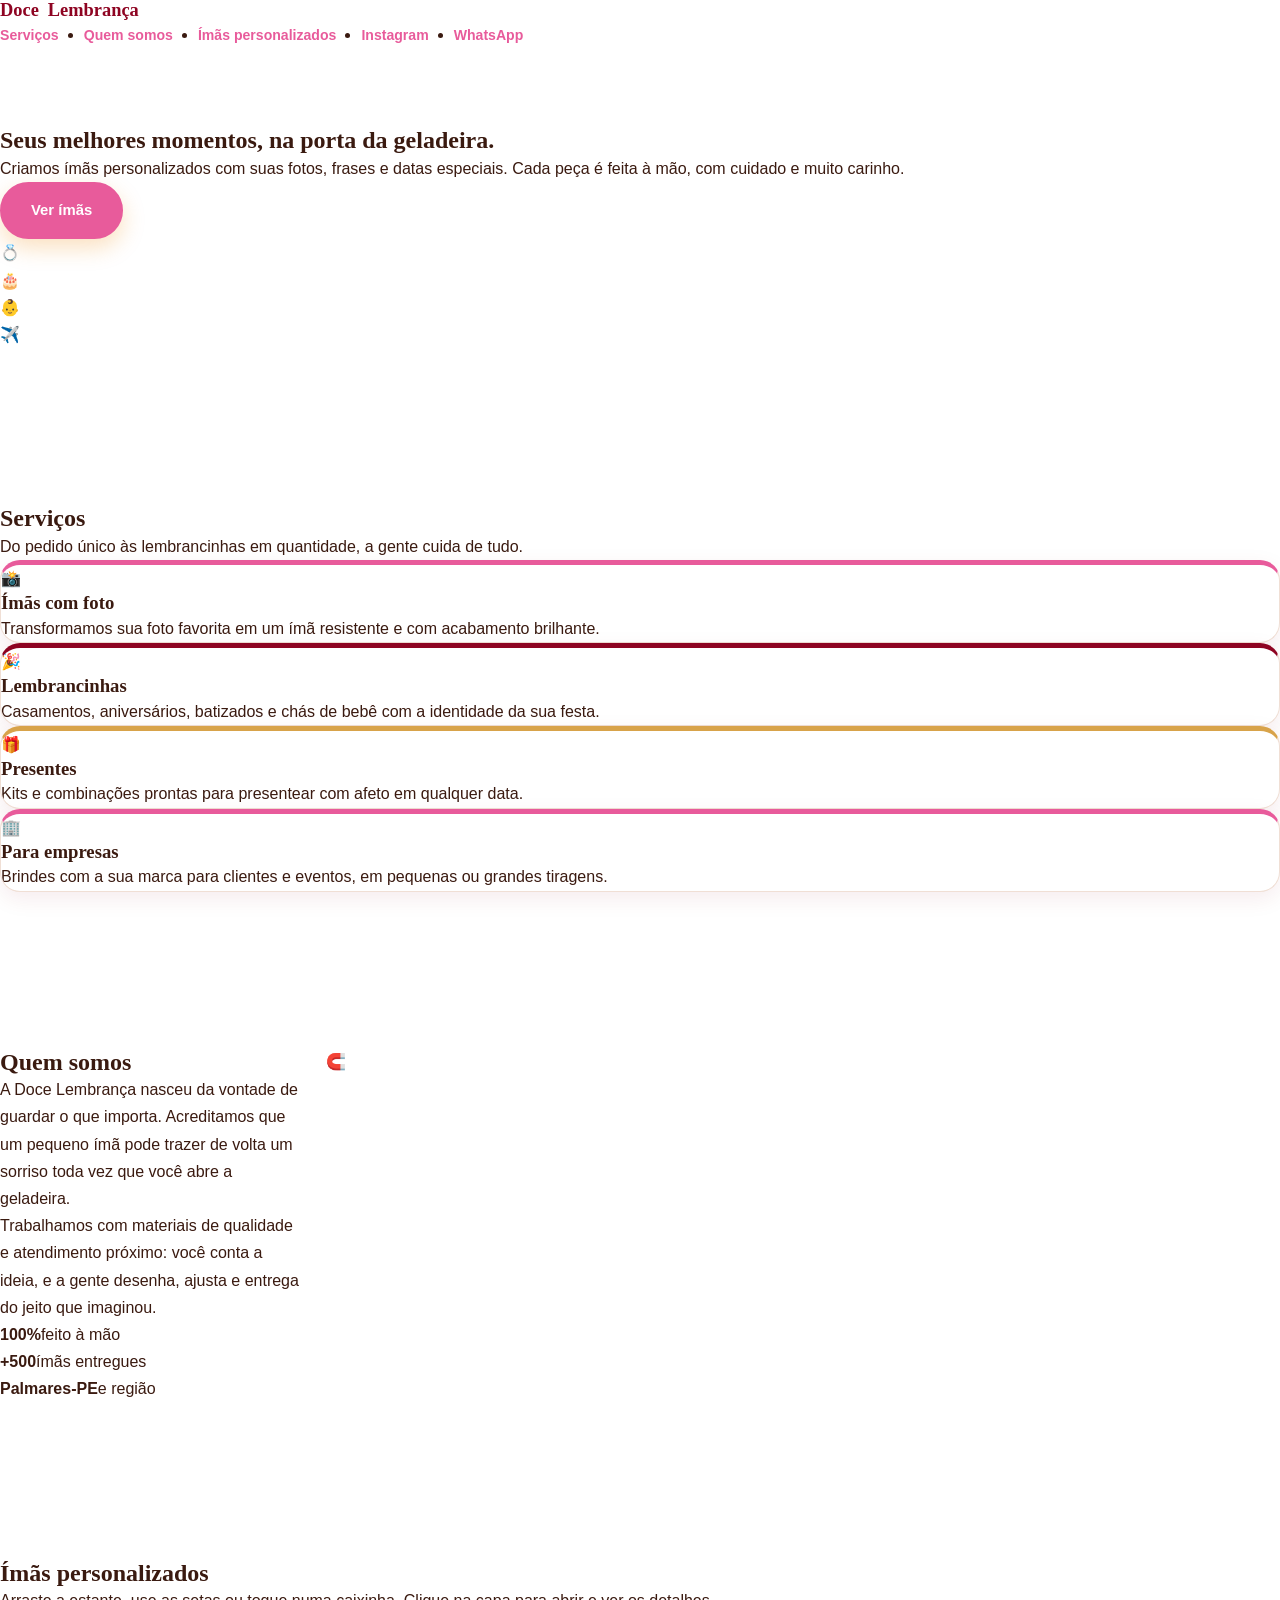
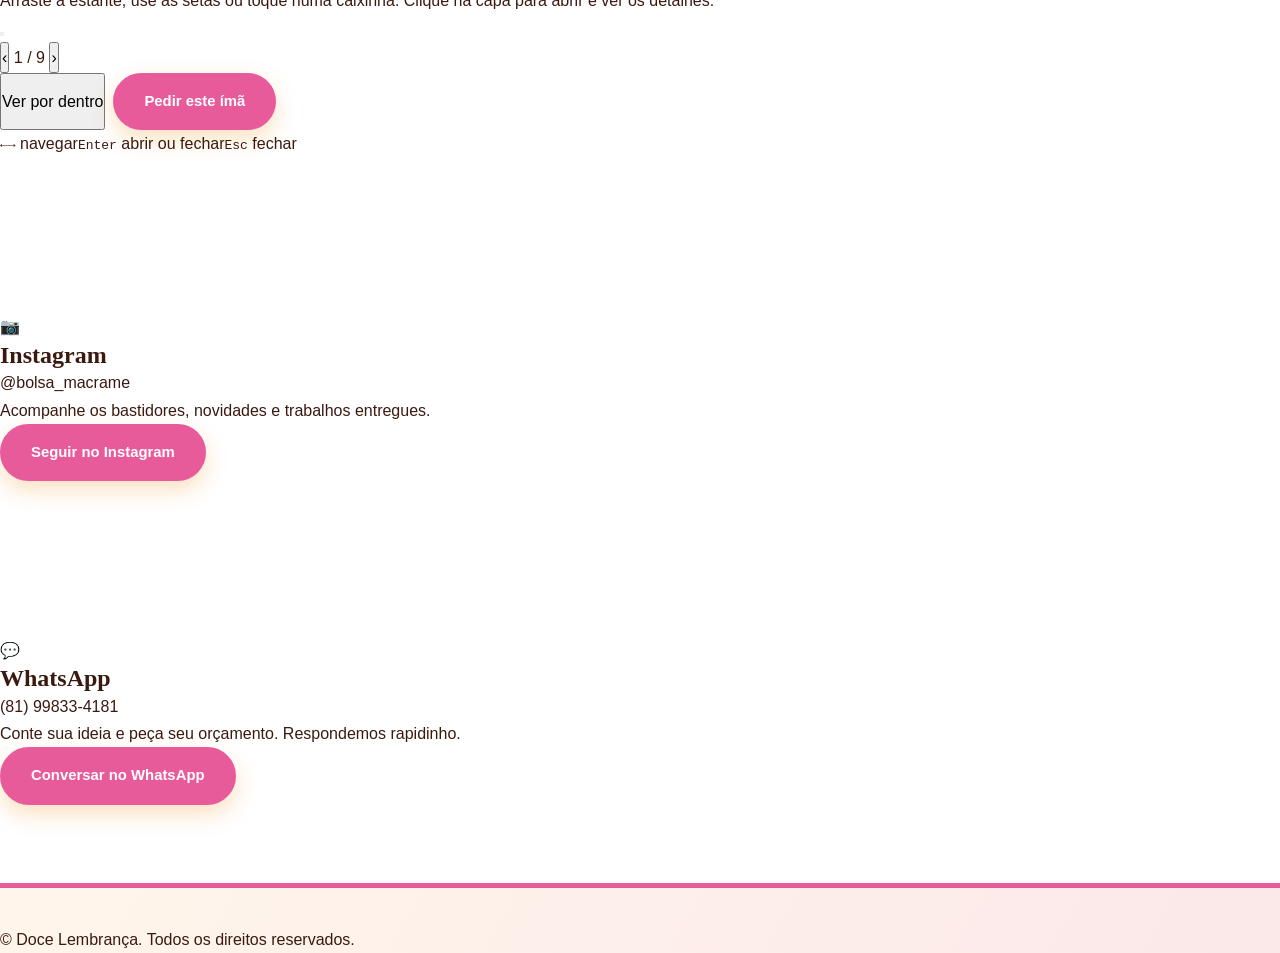
==== commit 24dff540: "Revise index.html for content and structure updates Updated the HTML structure and content for the D" ====
--- a/index.html
+++ b/index.html
@@ -1,45 +1,140 @@
-<!DOCTYPE html><html lang="pt-BR"><head><meta charset="UTF-8"><meta name="viewport" content="width=device-width,initial-scale=1,viewport-fit=cover">
-<title>Doce Lembrança Personalizados | Ímãs personalizados</title>
-<meta name="description" content="Ímãs personalizados feitos com carinho. Escolha seus modelos e finalize o pedido pelo WhatsApp.">
-<link rel="icon" href="data:image/svg+xml,%3Csvg xmlns=%27http://www.w3.org/2000/svg%27 viewBox=%270 0 100 100%27%3E%3Ctext y=%27.9em%27 font-size=%2790%27%3E%E2%9D%A4%EF%B8%8F%3C/text%3E%3C/svg%3E">
-<link rel="preconnect" href="https://fonts.googleapis.com"><link href="https://fonts.googleapis.com/css2?family=Playfair+Display:wght@600;700&family=Poppins:wght@400;500;600&display=swap" rel="stylesheet">
-<link rel="stylesheet" href="https://cdnjs.cloudflare.com/ajax/libs/font-awesome/6.5.1/css/all.min.css"><link rel="stylesheet" href="css/style.css"></head>
+<!DOCTYPE html>
+<html lang="pt-BR">
+<head>
+<meta charset="UTF-8">
+<meta name="viewport" content="width=device-width, initial-scale=1">
+<title>Doce Lembrança | Ímãs personalizados</title>
+<meta name="description" content="Ímãs personalizados feitos com carinho para eternizar seus momentos.">
+<link rel="preconnect" href="https://fonts.googleapis.com">
+<link rel="preconnect" href="https://fonts.gstatic.com" crossorigin>
+<link href="https://fonts.googleapis.com/css2?family=Fraunces:opsz,wght@9..144,500;9..144,700&family=DM+Sans:wght@400;500;700&display=swap" rel="stylesheet">
+<link rel="stylesheet" href="style.css">
+</head>
 <body>
-<header id="topo"><div class="wrap bar"><a href="#inicio" class="logo"><i class="fa-solid fa-heart"></i> <span data-nome></span></a>
-<nav id="menu"><a href="#inicio">Início</a><a href="#quem-somos">Quem Somos</a><a href="#produtos">Produtos</a><a href="#modelos">Modelos</a><a href="#clientes">Clientes</a><a href="#contato">Onde Estamos</a></nav>
-<div class="acoes"><button class="ic" id="bCarrinho" aria-label="Abrir carrinho"><i class="fa-solid fa-cart-shopping"></i><span class="cart-count">0</span></button><button class="ic burger" id="bMenu" aria-label="Menu"><i class="fa-solid fa-bars"></i></button></div></div></header>
+
+<header>
+  <div class="container nav">
+    <a href="#inicio" class="logo">Doce <span>Lembrança</span></a>
+    <button class="burger" id="burger" aria-label="Abrir menu" aria-expanded="false">☰</button>
+    <ul class="menu" id="menu">
+      <li><a href="#servicos">Serviços</a></li>
+      <li><a href="#quem-somos">Quem somos</a></li>
+      <li><a href="#imas">Ímãs personalizados</a></li>
+      <li><a href="#instagram">Instagram</a></li>
+      <li><a href="#whatsapp">WhatsApp</a></li>
+    </ul>
+  </div>
+</header>
+
 <main>
-<section id="inicio" class="intro"><div class="wrap"><h1>Doce Lembrança Personalizados</h1><p>Ímãs personalizados feitos com carinho para eternizar seus momentos especiais.</p><a class="btn branco" href="#produtos">Ver Produtos</a></div></section>
-<section id="quem-somos"><div class="wrap sobre"><div class="qimg" id="qimg"></div>
- <div><h2>QUEM SOMOS</h2>
- <!-- EDITE AQUI o texto "Quem Somos" -->
- <p>Somos uma empresa de ímãs personalizados que transforma fotos, nomes e datas especiais em lembranças delicadas. Cada peça é feita com carinho, do primeiro contato pelo WhatsApp até a entrega.</p>
- <p class="entrega"><i class="fa-solid fa-location-dot"></i> Entregamos em Palmares-PE.</p></div></div></section>
-<section id="produtos" class="rosa"><div class="wrap"><div class="tit"><h2>Nossos Produtos</h2><p>Escolha, ajuste a quantidade e adicione ao carrinho.</p></div>
-<div class="pesq"><i class="fa-solid fa-magnifying-glass"></i><input id="busca" placeholder="Pesquise por nome ou código (ex.: IM001)" aria-label="Pesquisar"></div>
-<div class="grade" id="grade"></div><div class="vazio" id="vazio" hidden><i class="fa-regular fa-face-sad-tear"></i><h3>Nenhum produto localizado</h3><p>Tente outro nome ou código.</p></div></div></section>
-<section id="modelos"><div class="wrap"><div class="tit"><h2>Nossos Modelos</h2><p>Alguns dos estilos que podemos criar para você.</p></div><div class="vit" id="vit"></div></div></section>
-<section class="rosa"><div class="wrap"><div class="tit"><h2>Por que escolher a gente</h2></div><div class="servs">
-<div><span>💝</span><h3>Feito com carinho</h3><p>Cada ímã é personalizado para você.</p></div>
-<div><span>🎉</span><h3>Todas as ocasiões</h3><p>Aniversário, casamento, batizado e mais.</p></div>
-<div><span>💬</span><h3>Pedido fácil</h3><p>Finalize direto pelo WhatsApp.</p></div>
-<div><span>🚚</span><h3>Entrega local</h3><p>Entregamos em Palmares-PE.</p></div></div></div></section>
-<section id="clientes"><div class="wrap"><div class="tit"><h2>Nossos Clientes</h2><p>Momentos que viraram lembranças.</p></div><div class="feed" id="feed"></div>
-<p class="centro"><a class="btn alt" data-ig href="#"><i class="fa-brands fa-instagram"></i> Veja mais no Instagram</a></p></div></section>
-<section id="contato" class="rosa"><div class="wrap"><div class="tit"><h2>Onde Estamos</h2><p>Venha conhecer nossa loja ou chame no WhatsApp.</p></div>
-<iframe id="mapa" class="mapa" title="Mapa" loading="lazy" referrerpolicy="no-referrer-when-downgrade"></iframe>
-<p class="centro"><a class="btn" id="abrirMapa" href="#" target="_blank" rel="noopener"><i class="fa-solid fa-map-location-dot"></i> Abrir no Google Maps</a></p></div></section>
+  <section class="hero" id="inicio">
+    <div class="container">
+      <div>
+        <h1>Seus melhores momentos, na porta da geladeira.</h1>
+        <p>Criamos ímãs personalizados com suas fotos, frases e datas especiais. Cada peça é feita à mão, com cuidado e muito carinho.</p>
+        <a class="btn" href="#imas">Ver ímãs</a>
+      </div>
+      <div class="mural" aria-hidden="true">
+        <div class="imã i1">💍</div>
+        <div class="imã i2">🎂</div>
+        <div class="imã i3">👶</div>
+        <div class="imã i4">✈️</div>
+      </div>
+    </div>
+  </section>
+
+  <section id="servicos">
+    <div class="container">
+      <h2 class="titulo-secao">Serviços</h2>
+      <p class="sub-secao">Do pedido único às lembrancinhas em quantidade, a gente cuida de tudo.</p>
+      <div class="cards">
+        <article class="card"><div class="ico">📸</div><h3>Ímãs com foto</h3><p>Transformamos sua foto favorita em um ímã resistente e com acabamento brilhante.</p></article>
+        <article class="card"><div class="ico">🎉</div><h3>Lembrancinhas</h3><p>Casamentos, aniversários, batizados e chás de bebê com a identidade da sua festa.</p></article>
+        <article class="card"><div class="ico">🎁</div><h3>Presentes</h3><p>Kits e combinações prontas para presentear com afeto em qualquer data.</p></article>
+        <article class="card"><div class="ico">🏢</div><h3>Para empresas</h3><p>Brindes com a sua marca para clientes e eventos, em pequenas ou grandes tiragens.</p></article>
+      </div>
+    </div>
+  </section>
+
+  <section id="quem-somos">
+    <div class="container grade">
+      <div>
+        <h2 class="titulo-secao">Quem somos</h2>
+        <p>A Doce Lembrança nasceu da vontade de guardar o que importa. Acreditamos que um pequeno ímã pode trazer de volta um sorriso toda vez que você abre a geladeira.</p>
+        <p>Trabalhamos com materiais de qualidade e atendimento próximo: você conta a ideia, e a gente desenha, ajusta e entrega do jeito que imaginou.</p>
+        <div class="numeros">
+          <div><strong>100%</strong><span>feito à mão</span></div>
+          <div><strong>+500</strong><span>ímãs entregues</span></div>
+          <div><strong>Palmares-PE</strong><span>e região</span></div>
+        </div>
+      </div>
+      <!-- Troque o emoji por uma foto: <img src="foto-quem-somos.jpg" alt="Equipe Doce Lembrança"> -->
+      <div class="foto-nos" aria-hidden="true">🧲</div>
+    </div>
+  </section>
+
+  <section id="imas" class="imas">
+    <div class="fundos" id="fundos" aria-hidden="true"></div>
+    <div class="container">
+      <h2 class="titulo-secao">Ímãs personalizados</h2>
+      <p class="sub-secao">Arraste a estante, use as setas ou toque numa caixinha. Clique na capa para abrir e ver os detalhes.</p>
+
+      <div class="library" id="library">
+        <div class="shelf" id="shelf" tabindex="0" aria-label="Estante de ímãs. Use as setas para navegar e Enter para abrir a caixinha.">
+          <ul class="cases" id="cases"></ul>
+          <div class="mirror" aria-hidden="true"><ul class="cases reflect" id="reflect"></ul></div>
+          <button class="open-hit" id="openhit" tabindex="-1" aria-label="Abrir ou fechar a caixinha"></button>
+        </div>
+
+        <div class="titles" id="titles" aria-live="polite"></div>
+
+        <div class="controles">
+          <button class="seta" id="prev" aria-label="Ímã anterior">‹</button>
+          <span class="contador" id="contador">1 / 9</span>
+          <button class="seta" id="next" aria-label="Próximo ímã">›</button>
+        </div>
+        <div class="acoes">
+          <button class="seta texto" id="abrir">Ver por dentro</button>
+          <a class="btn" id="pedir" href="#" target="_blank" rel="noopener">Pedir este ímã</a>
+        </div>
+        <p class="dicas"><span class="kb"><kbd>←</kbd><kbd>→</kbd> navegar</span><span class="kb"><kbd>Enter</kbd> abrir ou fechar</span><span class="kb"><kbd>Esc</kbd> fechar</span></p>
+      </div>
+    </div>
+  </section>
+
+  <section id="instagram" class="social">
+    <div class="container">
+      <!-- Coloque a foto do perfil como "perfil-instagram.jpg" na mesma pasta deste arquivo -->
+      <div class="perfil">
+        <img src="perfil-instagram.jpg" alt="Foto de perfil do Instagram @bolsa_macrame"
+             onerror="this.outerHTML='<div class=&quot;fallback&quot;>📷</div>'">
+      </div>
+      <h2 class="titulo-secao">Instagram</h2>
+      <p class="arroba">@bolsa_macrame</p>
+      <p class="desc">Acompanhe os bastidores, novidades e trabalhos entregues.</p>
+      <a class="btn" href="https://www.instagram.com/bolsa_macrame/" target="_blank" rel="noopener">Seguir no Instagram</a>
+    </div>
+  </section>
+
+  <section id="whatsapp" class="social">
+    <div class="container">
+      <!-- Coloque a foto como "perfil-whatsapp.jpg" na mesma pasta deste arquivo -->
+      <div class="perfil">
+        <img src="perfil-whatsapp.jpg" alt="Foto de perfil do WhatsApp da Doce Lembrança"
+             onerror="this.outerHTML='<div class=&quot;fallback&quot;>💬</div>'">
+      </div>
+      <h2 class="titulo-secao">WhatsApp</h2>
+      <p class="arroba">(81) 99833-4181</p>
+      <p class="desc">Conte sua ideia e peça seu orçamento. Respondemos rapidinho.</p>
+      <a class="btn" id="btn-zap" href="#" target="_blank" rel="noopener">Conversar no WhatsApp</a>
+    </div>
+  </section>
 </main>
-<footer><div class="wrap fgrid"><div><h3 data-nome></h3><p><i class="fa-solid fa-envelope"></i> <span data-email></span></p><p><i class="fa-solid fa-phone"></i> <span data-tel></span></p><p><i class="fa-solid fa-location-dot"></i> <span data-local></span> · Entregamos em Palmares-PE.</p></div>
-<div><h4>Navegue</h4><a href="#quem-somos">Quem Somos</a><a href="#produtos">Produtos</a><a href="#modelos">Modelos</a><a href="#clientes">Clientes</a></div></div>
-<p class="copy">© 2026 Doce Lembrança Personalizados. Todos os direitos reservados.</p></footer>
-<div class="flut"><a data-ig class="ig" href="#" aria-label="Instagram"><i class="fa-brands fa-instagram"></i></a><a data-wa class="wa" href="#" aria-label="WhatsApp"><i class="fa-brands fa-whatsapp"></i></a></div>
-<div id="fundo"></div>
-<aside id="gaveta" aria-label="Carrinho"><div class="gh"><h2>Seu carrinho</h2><button class="ic" id="fechar" aria-label="Fechar">✕</button></div>
-<div id="itens"></div>
-<div id="fim" hidden><p class="total">Total de itens: <b id="tUn">0</b> · <span id="tVal"></span></p>
-<label>Seu nome *<input id="nome" placeholder="Ex.: Maria Silva"></label>
-<label>Observações / personalização (opcional)<textarea id="obs" rows="3" placeholder="Fotos, nomes, datas, data desejada…"></textarea></label>
-<button class="btn full" id="enviar"><i class="fa-brands fa-whatsapp"></i> Finalizar pedido pelo WhatsApp</button>
-<small>O WhatsApp abre com a mensagem pronta; você confere e toca em enviar.</small></div></aside>
-<script src="js/config.js"></script><script src="js/produtos.js"></script><script src="js/app.js"></script></body></html>
+
+<footer>
+  <div class="container">© <span id="ano"></span> Doce Lembrança. Todos os direitos reservados.</div>
+</footer>
+
+<script src="script.js"></script>
+</body>
+</html>
--- a/style.css
+++ b/style.css
@@ -0,0 +1,141 @@
+/* DOCE LEMBRANÇA — identidade vinho, laranja e bege inspirada no Decoramor */
+:root{--vinho:#8e0422;--vinho2:#650019;--laranja:#E85B9B  ;--laranja2:#E85B9B  ;--bege:#fdf1e2;--bege2:#fff9f1;--texto:#3a1a10;--suave:#806b63;--sombra:0 12px 30px rgba(142,4,34,.12)}
+*{margin:0;padding:0;box-sizing:border-box}
+html{scroll-behavior:smooth;scroll-padding-top:90px}
+body{font-family:'Poppins',sans-serif;background:#fff;color:var(--texto);line-height:1.7;overflow-x:hidden;-webkit-text-size-adjust:100%}
+h1,h2,h3,h4{font-family:'Playfair Display',Georgia,serif;line-height:1.2}
+img{display:block;max-width:100%}a{color:inherit;text-decoration:none}button,input,textarea{font:inherit}
+button:focus-visible,a:focus-visible,input:focus-visible,textarea:focus-visible{outline:3px solid var(--laranja2);outline-offset:3px}
+.wrap{width:min(1160px,100%);margin:auto;padding:0 22px}
+section{padding:78px 0}.rosa{background:linear-gradient(135deg,var(--bege),#fff8ef 55%,#fff1f3)}
+.btn{display:inline-flex;align-items:center;justify-content:center;gap:9px;padding:14px 29px;border:2px solid var(--laranja);border-radius:40px;background:var(--laranja);color:#fff;font-weight:600;font-size:.93rem;cursor:pointer;transition:.3s;box-shadow:0 9px 22px #ef880640}
+.btn:hover{background:var(--vinho);border-color:var(--vinho);color:#fff;transform:translateY(-4px);box-shadow:0 13px 28px #8e042240}
+.btn.alt{background:#fff;color:var(--vinho);border-color:var(--vinho);box-shadow:none}.btn.alt:hover{background:var(--vinho);color:#fff}
+.btn.full{width:100%}.btn.branco{background:#fff;color:var(--vinho);border-color:#fff}.btn.branco:hover{background:var(--laranja);border-color:var(--laranja);color:#fff}
+.btns{display:flex;gap:12px;flex-wrap:wrap;margin-top:20px}.centro{text-align:center;margin-top:28px}
+.tit{text-align:center;max-width:740px;margin:0 auto 38px}
+.tit h2{color:var(--vinho);font-size:clamp(1.9rem,3.5vw,2.6rem);text-transform:uppercase;letter-spacing:.5px}
+.tit h2:after{content:"";display:block;width:78px;height:5px;border-radius:8px;background:linear-gradient(90deg,var(--laranja),var(--vinho));margin:13px auto 0}
+.tit p{margin-top:12px;color:var(--suave)}
+/* Navbar */
+#topo{position:sticky;top:0;z-index:50;background:#fffffff2;backdrop-filter:blur(12px);border-bottom:3px solid var(--bege);box-shadow:0 3px 15px #8e042215}
+.bar{display:flex;align-items:center;justify-content:space-between;gap:16px;padding-top:12px;padding-bottom:12px}
+.logo{display:flex;align-items:center;gap:9px;white-space:nowrap;font:700 1.15rem 'Playfair Display',serif;color:var(--vinho)}
+.logo i{display:grid;place-items:center;width:39px;height:39px;border-radius:50%;color:#fff;background:linear-gradient(135deg,var(--laranja),var(--vinho))}
+#menu{display:flex;align-items:center;gap:clamp(12px,2vw,25px)}
+#menu a{position:relative;padding:7px 0;color:var(--laranja);font-size:.88rem;font-weight:600;transition:.25s}
+#menu a:after{content:"";position:absolute;left:0;bottom:0;width:0;height:2px;background:var(--vinho);transition:.25s}
+#menu a:hover{color:var(--vinho)}#menu a:hover:after{width:100%}
+.acoes{display:flex;gap:8px}.ic{position:relative;width:44px;height:44px;display:inline-grid;place-items:center;border:1px solid #f1d5c0;border-radius:50%;background:var(--bege);color:var(--vinho);cursor:pointer;transition:.25s}
+.ic:hover{background:var(--laranja);border-color:var(--laranja);color:#fff}.burger{display:none}
+.cart-count{position:absolute;top:-5px;right:-5px;min-width:21px;height:21px;padding:0 5px;border-radius:20px;background:var(--vinho);color:#fff;border:2px solid #fff;font-size:.7rem;font-weight:700;display:grid;place-items:center}
+/* Hero */
+.intro{position:relative;isolation:isolate;overflow:hidden;text-align:center;color:#fff;padding:clamp(80px,10vw,130px) 0;background:linear-gradient(115deg,#4b0014d9,#8e0422c9 48%,#ef8806aa),url("https://i.imgur.com/roiXOrn.jpeg") center/cover no-repeat}
+.intro:before,.intro:after{content:"";position:absolute;z-index:-1;border:2px solid #ffffff35;border-radius:50%}
+.intro:before{width:260px;height:260px;left:-120px;top:-130px}.intro:after{width:340px;height:340px;right:-150px;bottom:-180px}
+.intro h1{max-width:900px;margin:0 auto 18px;color:#fff;font-size:clamp(2.3rem,5vw,4rem);text-shadow:0 4px 20px #36000f55}
+.intro p{max-width:680px;margin:0 auto 28px;color:#fff;font-size:clamp(1rem,2vw,1.2rem)}
+/* Sobre */
+.sobre{display:grid;grid-template-columns:1fr 1fr;gap:clamp(30px,5vw,60px);align-items:center}
+.qimg{position:relative}.qimg:before{content:"";position:absolute;inset:16px -12px -12px 16px;border-radius:25px;background:linear-gradient(135deg,var(--laranja),var(--vinho));z-index:-1}
+.qimg img{width:100%;aspect-ratio:4/3;object-fit:cover;border-radius:24px;border:5px solid #fff;box-shadow:0 18px 38px #8e042230}
+.sobre h2{font-size:clamp(2rem,4vw,2.7rem);color:var(--vinho);margin-bottom:16px}.sobre p{margin-bottom:13px;color:var(--texto)}
+.entrega{margin-top:16px;color:var(--vinho)!important;font-weight:600}.entrega i{color:var(--laranja)}
+/* Pesquisa e produtos */
+.pesq{display:flex;align-items:center;gap:12px;max-width:620px;margin:0 auto 32px;padding:8px 16px;background:#fff;border:1px solid #f0d9c9;border-radius:16px;box-shadow:0 7px 22px #8e04220f}
+.pesq i{color:var(--laranja)}input,textarea{width:100%;padding:12px 15px;border:1.5px solid #ead5c9;border-radius:12px;background:#fff;color:var(--texto);font-size:16px;outline:none;transition:.2s}
+input:focus,textarea:focus{border-color:var(--laranja);box-shadow:0 0 0 4px #ef88061c}.pesq input{border:0!important;box-shadow:none!important;background:transparent;padding:9px 4px}
+.grade{display:grid;grid-template-columns:repeat(auto-fill,minmax(245px,1fr));gap:24px}
+.card{display:flex;flex-direction:column;overflow:hidden;background:#fff;border:1px solid #f0dfd5;border-top:5px solid var(--laranja);border-radius:20px;box-shadow:0 7px 22px #8e042214;transition:.3s}
+.card:nth-child(3n+2){border-top-color:var(--vinho)}.card:nth-child(3n){border-top-color:#d8a34a}
+.card:hover{transform:translateY(-8px);box-shadow:0 18px 38px #8e042229}
+.card .ph{overflow:hidden;background:var(--bege)}.card img{width:100%;aspect-ratio:1/.88;object-fit:cover;transition:transform .45s}.card:hover img{transform:scale(1.06)}
+.cb{display:flex;flex-direction:column;gap:8px;flex:1;padding:17px}.cb h3{font-size:1.2rem;color:var(--vinho)}.cb p{flex:1;font-size:.86rem;line-height:1.6;color:var(--suave)}
+.cod{align-self:flex-start;padding:4px 10px;border-radius:20px;background:var(--bege);color:var(--vinho);font-size:.72rem;font-weight:700}
+.pr{margin-top:3px;color:var(--vinho);font-size:1.16rem}.pr em{font:400 .75rem 'Poppins',sans-serif;color:#9b8176}
+.buy{display:flex;gap:9px;margin-top:8px}.buy input{width:70px;padding:8px;text-align:center}.buy .btn{flex:1;padding:9px 10px;font-size:.82rem}
+.vazio{text-align:center;padding:42px 10px}.vazio i{font-size:3rem;color:var(--laranja);margin-bottom:10px}.vazio .btn{margin-top:14px}
+/* Modelos */
+#vit{display:grid;grid-template-columns:repeat(4,minmax(0,1fr));gap:18px}
+.v{position:relative;overflow:hidden;aspect-ratio:1;border:4px solid #fff;border-radius:22px;background:var(--bege);box-shadow:var(--sombra)}
+.v img{width:100%;height:100%;object-fit:cover;transition:.5s}.v:hover img{transform:scale(1.08)}
+.v figcaption{position:absolute;left:0;right:0;bottom:0;padding:38px 12px 13px;color:#fff;text-align:center;font-weight:600;background:linear-gradient(transparent,#4e0014e6)}
+/* Benefícios */
+.servs{display:grid;grid-template-columns:repeat(4,minmax(0,1fr));gap:18px}
+.servs div{padding:28px 17px;text-align:center;background:#fff;border:1px solid #f0dfd5;border-radius:21px;box-shadow:0 7px 22px #8e04220f;transition:.3s}
+.servs div:nth-child(3n+1){border-bottom:5px solid var(--laranja)}.servs div:nth-child(3n+2){border-bottom:5px solid var(--vinho)}.servs div:nth-child(3n){border-bottom:5px solid #d8a34a}
+.servs div:hover{transform:translateY(-7px);box-shadow:var(--sombra)}.servs span{display:block;font-size:2.3rem;margin-bottom:10px}
+.servs h3{font-size:1.12rem;color:var(--vinho);margin-bottom:7px}.servs p{font-size:.85rem;color:var(--suave)}
+/* Clientes */
+.feed{display:grid;grid-template-columns:repeat(3,minmax(0,1fr));gap:20px}
+.post{position:relative;overflow:hidden;aspect-ratio:1;border:4px solid #fff;border-radius:22px;background:var(--bege);box-shadow:var(--sombra)}
+.post img{width:100%;height:100%;object-fit:cover;transition:.5s}.post:hover img{transform:scale(1.08)}
+.post figcaption{position:absolute;inset:0;display:flex;flex-direction:column;justify-content:flex-end;gap:5px;padding:18px;color:#fff;font-size:.84rem;background:linear-gradient(transparent 20%,#4e0014e6);opacity:0;transition:.3s}
+.post figcaption b,.post figcaption span{color:#fff}.post:hover figcaption{opacity:1}
+/* Mapa e rodapé */
+.mapa{display:block;width:100%;height:350px;border:0;border-radius:22px;box-shadow:var(--sombra);background:var(--bege)}
+footer{padding-top:38px;background:linear-gradient(120deg,#fff6eb,#fbe8e9);border-top:5px solid var(--laranja)}
+.fgrid{display:grid;grid-template-columns:2fr 1fr;gap:30px;padding-bottom:20px}
+footer h3,footer h4{color:var(--vinho);margin-bottom:12px}footer p,footer .fgrid a{display:block;margin:6px 0;color:var(--suave);font-size:.88rem}
+footer .fgrid a:hover{color:var(--laranja)}footer i{color:var(--laranja);margin-right:7px}
+.copy{margin-top:20px;padding:14px 18px;text-align:center;background:var(--vinho);color:#fff;font-size:.83rem}
+/* Atalhos Instagram e WhatsApp */
+.flut{position:fixed;right:20px;bottom:calc(18px + env(safe-area-inset-bottom));z-index:60;display:flex;flex-direction:column;gap:13px}
+.flut a{width:58px;height:58px;border-radius:50%;display:grid;place-items:center;color:#fff;font-size:1.8rem;box-shadow:0 9px 24px #0004;transition:.25s}
+.flut a:hover{transform:scale(1.1);filter:brightness(1.08)}
+.flut .ig{background:linear-gradient(135deg,#f9ce34 0%,#ee2a7b 48%,#6228d7 100%)}
+.flut .wa{background:#20bd62;animation:pulsa 2.4s infinite}
+@keyframes pulsa{0%{box-shadow:0 0 0 0 #20bd6288}70%{box-shadow:0 0 0 15px #20bd6200}100%{box-shadow:0 0 0 0 #20bd6200}}
+/* Carrinho */
+#fundo{position:fixed;inset:0;background:#1e0a11a0;z-index:70;opacity:0;pointer-events:none;transition:.3s}
+#gaveta{position:fixed;top:0;right:0;bottom:0;width:min(440px,100%);display:flex;flex-direction:column;background:#fff;z-index:80;transform:translateX(100%);transition:transform .35s;box-shadow:-10px 0 35px #0003}
+.aberto #fundo{opacity:1;pointer-events:auto}.aberto #gaveta{transform:translateX(0)}.aberto{overflow:hidden}
+.gh{display:flex;justify-content:space-between;align-items:center;padding:17px 20px;background:var(--bege);border-bottom:2px solid #f0d8c9}
+.gh h2{font-size:1.45rem;color:var(--vinho)}
+#itens{flex:1;overflow:auto;padding:15px;display:flex;flex-direction:column;gap:11px}
+.item{display:grid;grid-template-columns:58px minmax(0,1fr) auto 28px;gap:9px;align-items:center;padding:9px;border:1px solid #efdfd7;border-radius:15px}
+.item img{width:58px;height:58px;border-radius:11px;object-fit:cover}
+.info{display:flex;flex-direction:column;min-width:0;font-size:.82rem;line-height:1.4}.info b{overflow-wrap:anywhere}.info small{color:#9a8177}
+.qtd{display:flex;align-items:center;gap:5px}.qtd button{width:32px;height:32px;border-radius:50%;border:1.5px solid var(--laranja);background:#fff;color:var(--vinho);cursor:pointer}
+.qtd button:hover{background:var(--laranja);color:#fff}.rem{border:0;background:none;color:var(--vinho);cursor:pointer;padding:5px}
+#fim{padding:16px 20px;border-top:2px solid #f0d8c9;background:var(--bege2);display:flex;flex-direction:column;gap:10px;max-height:53vh;overflow-y:auto}
+#fim label{display:flex;flex-direction:column;gap:5px;font-size:.82rem;font-weight:500}#fim small{font-size:.74rem;color:var(--suave)}
+.total{color:var(--vinho);font-size:1.02rem}
+#toast{position:fixed;left:50%;bottom:28px;z-index:100;max-width:90vw;padding:12px 22px;border-radius:30px;background:var(--vinho);color:#fff;text-align:center;font-size:.88rem;box-shadow:var(--sombra);opacity:0;pointer-events:none;transform:translate(-50%,20px);transition:.25s}
+#toast.show{opacity:1;transform:translate(-50%,0)}
+.ic,.qtd button,.btn{min-height:44px}
+/* Responsividade */
+@media(max-width:980px){
+ .burger{display:inline-grid}
+ #menu{display:none;position:absolute;top:100%;left:0;right:0;padding:8px 22px 14px;background:#fff;box-shadow:0 12px 22px #0002;flex-direction:column;align-items:stretch;gap:0}
+ #menu.open{display:flex}#menu a{padding:12px 0;border-bottom:1px solid #f1dfd5}
+ section{padding:58px 0}.intro{padding:75px 0}.sobre{gap:32px}
+ .servs{grid-template-columns:repeat(2,minmax(0,1fr))}#vit{grid-template-columns:repeat(3,minmax(0,1fr))}
+ .feed{grid-template-columns:repeat(2,minmax(0,1fr))}
+}
+@media(max-width:640px){
+ .wrap{padding:0 16px}section{padding:48px 0}.bar{gap:8px}
+ .logo{font-size:.92rem;white-space:normal;max-width:210px;line-height:1.15}
+ .logo i{flex:0 0 34px;width:34px;height:34px}
+ .intro{padding:66px 0}.intro h1{font-size:2.1rem}.intro p{font-size:.98rem}
+ .sobre{grid-template-columns:1fr;gap:30px}.sobre h2{font-size:2rem}
+ .grade{grid-template-columns:repeat(2,minmax(0,1fr));gap:12px}
+ .cb{padding:12px;gap:7px}.cb h3{font-size:1rem}.cb p{font-size:.77rem;line-height:1.5}
+ .pr{font-size:1rem}.pr em{display:block;font-size:.68rem}
+ .buy{flex-direction:column;gap:7px}.buy input{width:100%}.buy .btn{font-size:.77rem;padding:9px 6px}
+ #vit{grid-template-columns:repeat(2,minmax(0,1fr));gap:12px}
+ .feed{grid-template-columns:repeat(2,minmax(0,1fr));gap:12px}.post figcaption{opacity:1;padding:12px;font-size:.74rem}
+ .servs{gap:12px}.servs div{padding:22px 12px}.servs p{font-size:.79rem}
+ .mapa{height:275px}.fgrid{grid-template-columns:1fr;gap:20px}
+ .flut{right:12px;bottom:calc(12px + env(safe-area-inset-bottom));gap:10px}
+ .flut a{width:51px;height:51px;font-size:1.55rem}
+ .item{grid-template-columns:48px minmax(0,1fr) auto 24px;gap:7px;padding:7px}
+ .item img{width:48px;height:48px}.info{font-size:.75rem}.qtd{gap:3px}
+ .qtd button{width:29px;height:32px;min-height:32px}#fim{max-height:48vh}
+}
+@media(max-width:370px){
+ .logo{max-width:155px;font-size:.82rem}.ic{width:39px;height:39px}
+ .grade{grid-template-columns:1fr}.buy{flex-direction:row}.buy input{width:65px}
+ .intro h1{font-size:1.8rem}
+}
+@media(prefers-reduced-motion:reduce){*,*:before,*:after{animation:none!important;transition:none!important;scroll-behavior:auto!important}}
